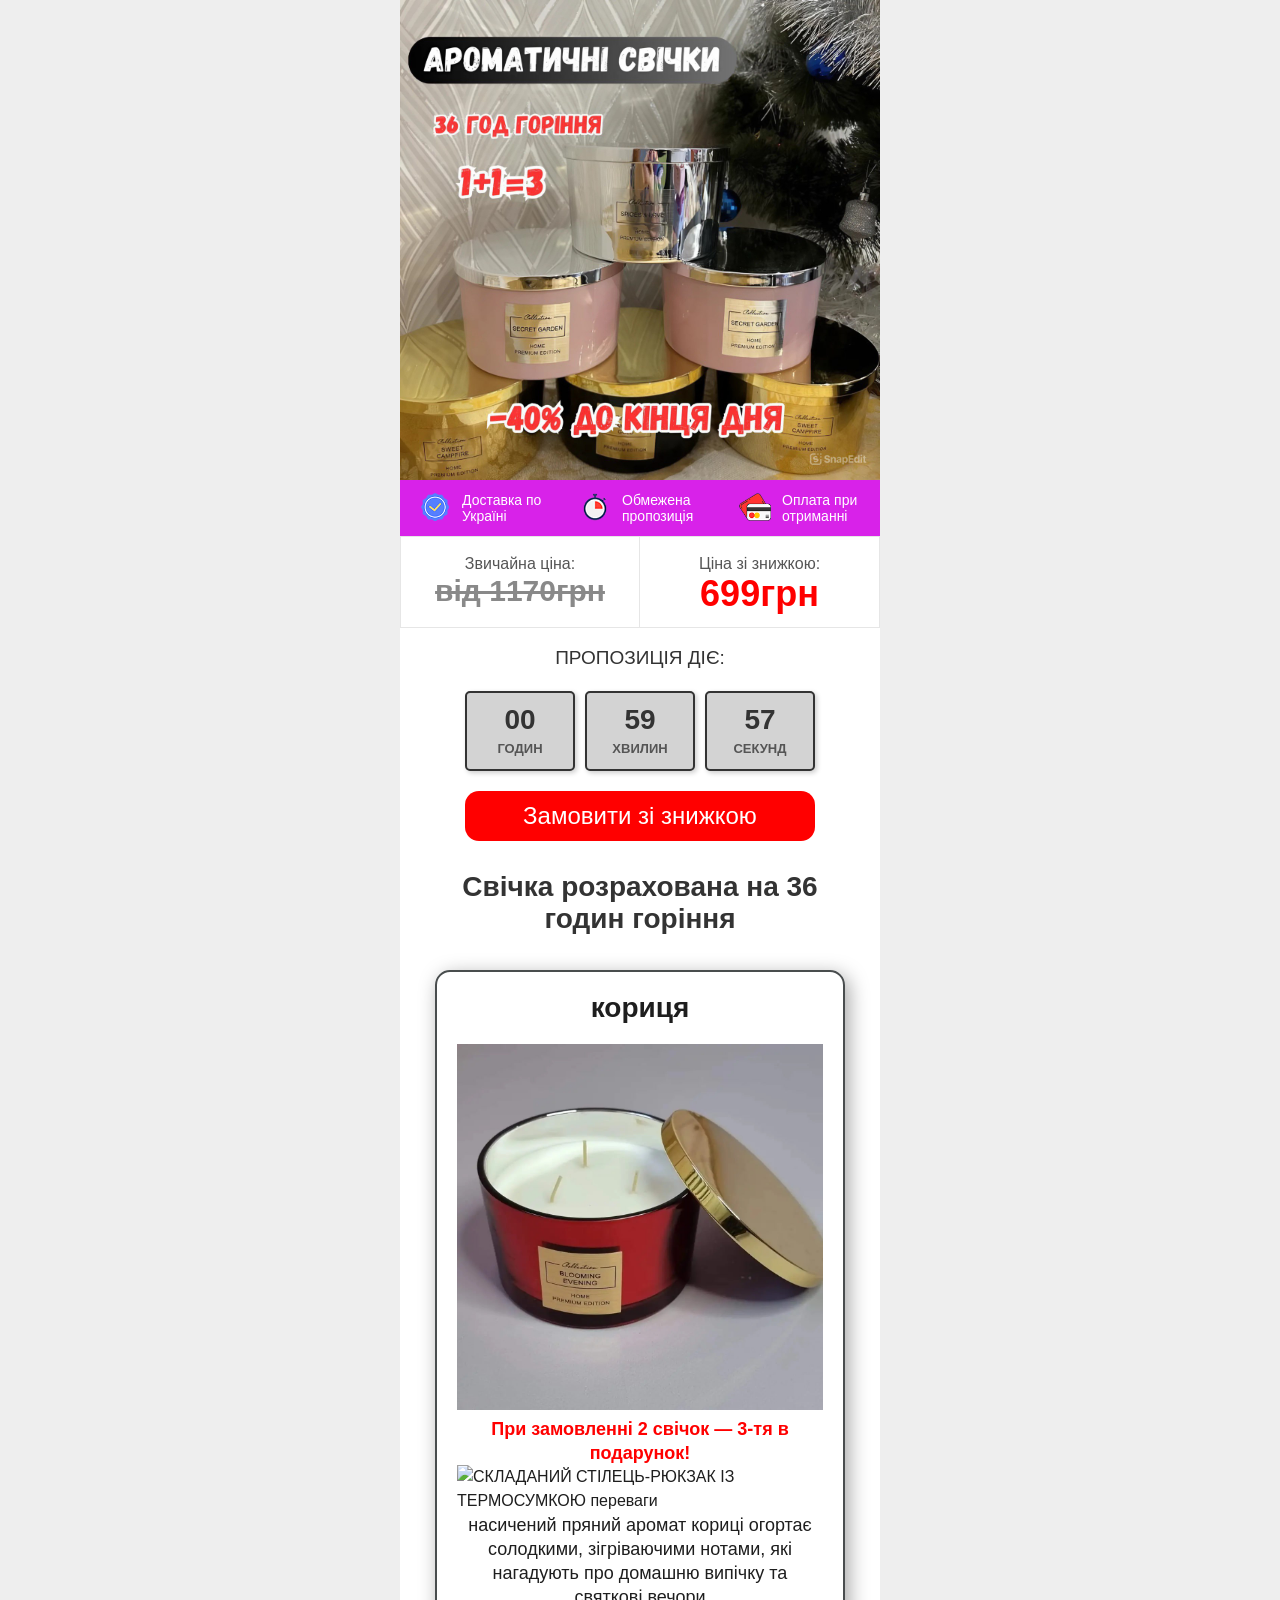
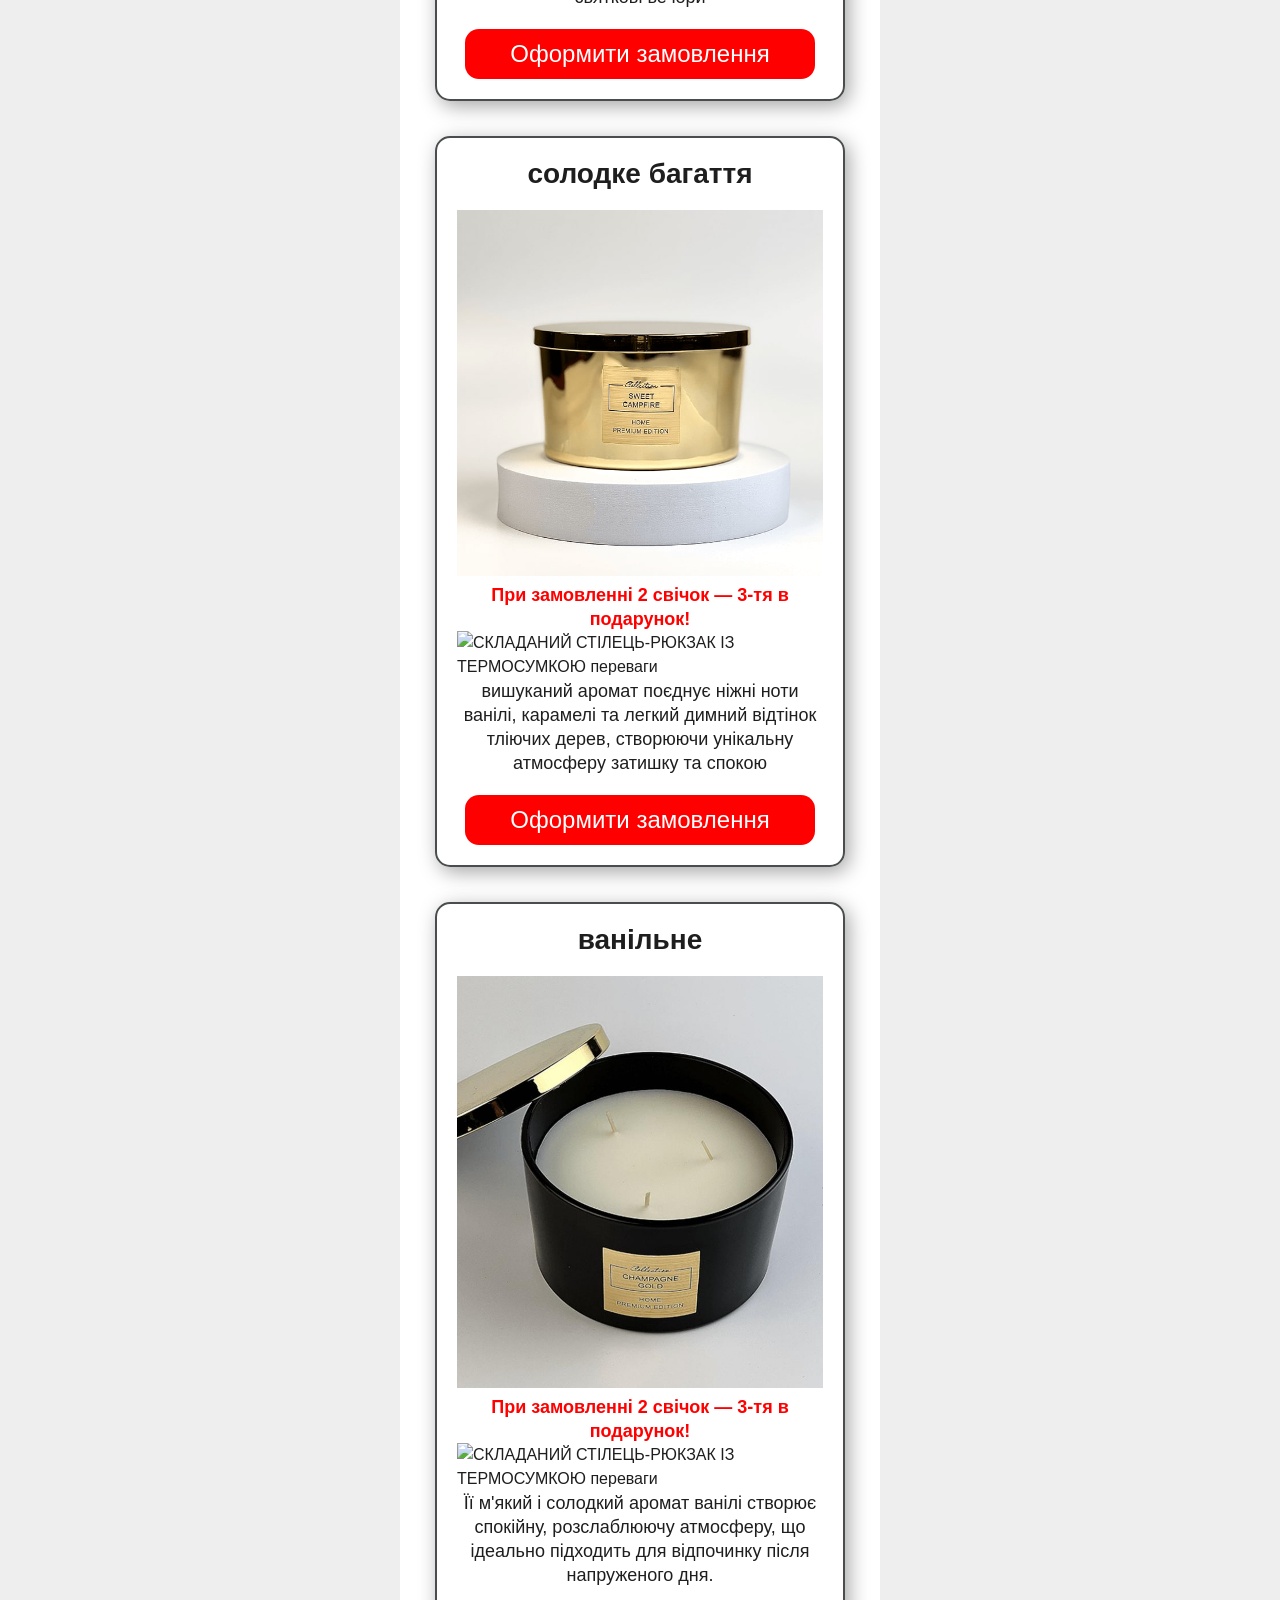
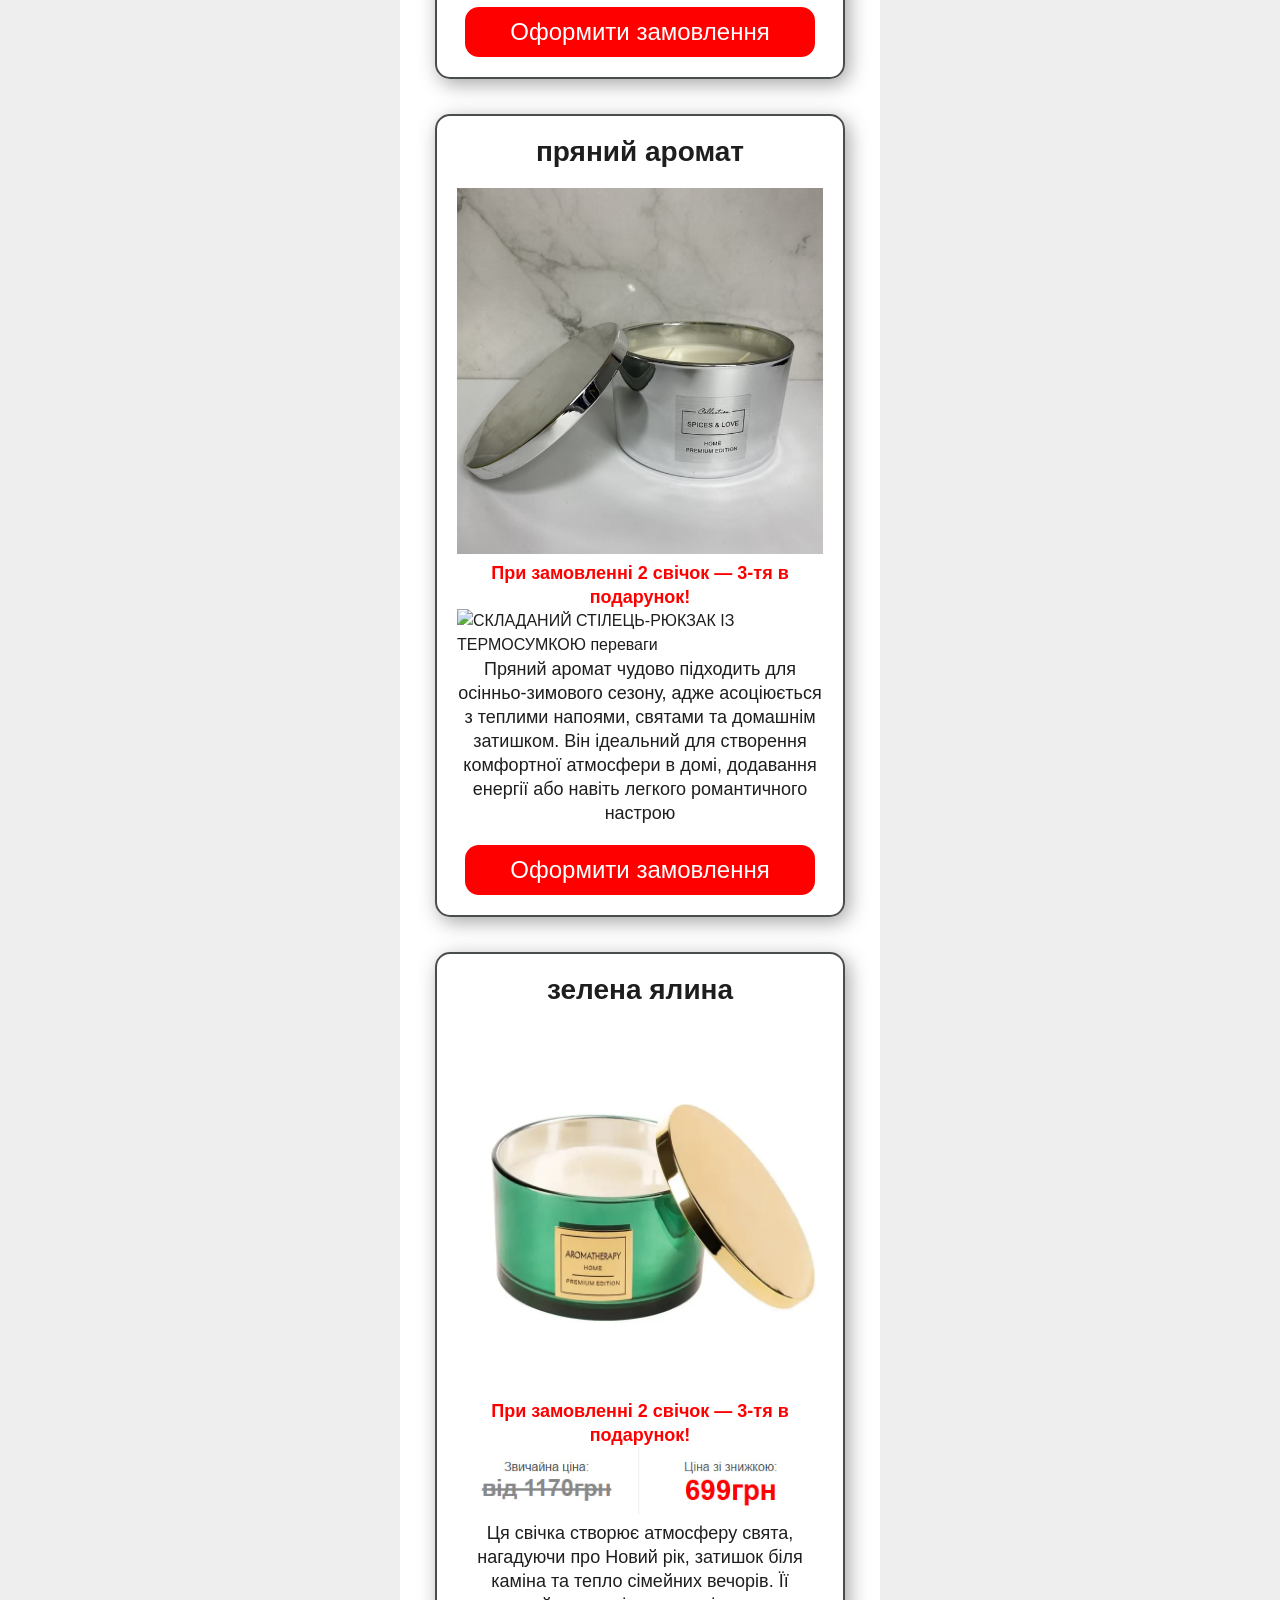
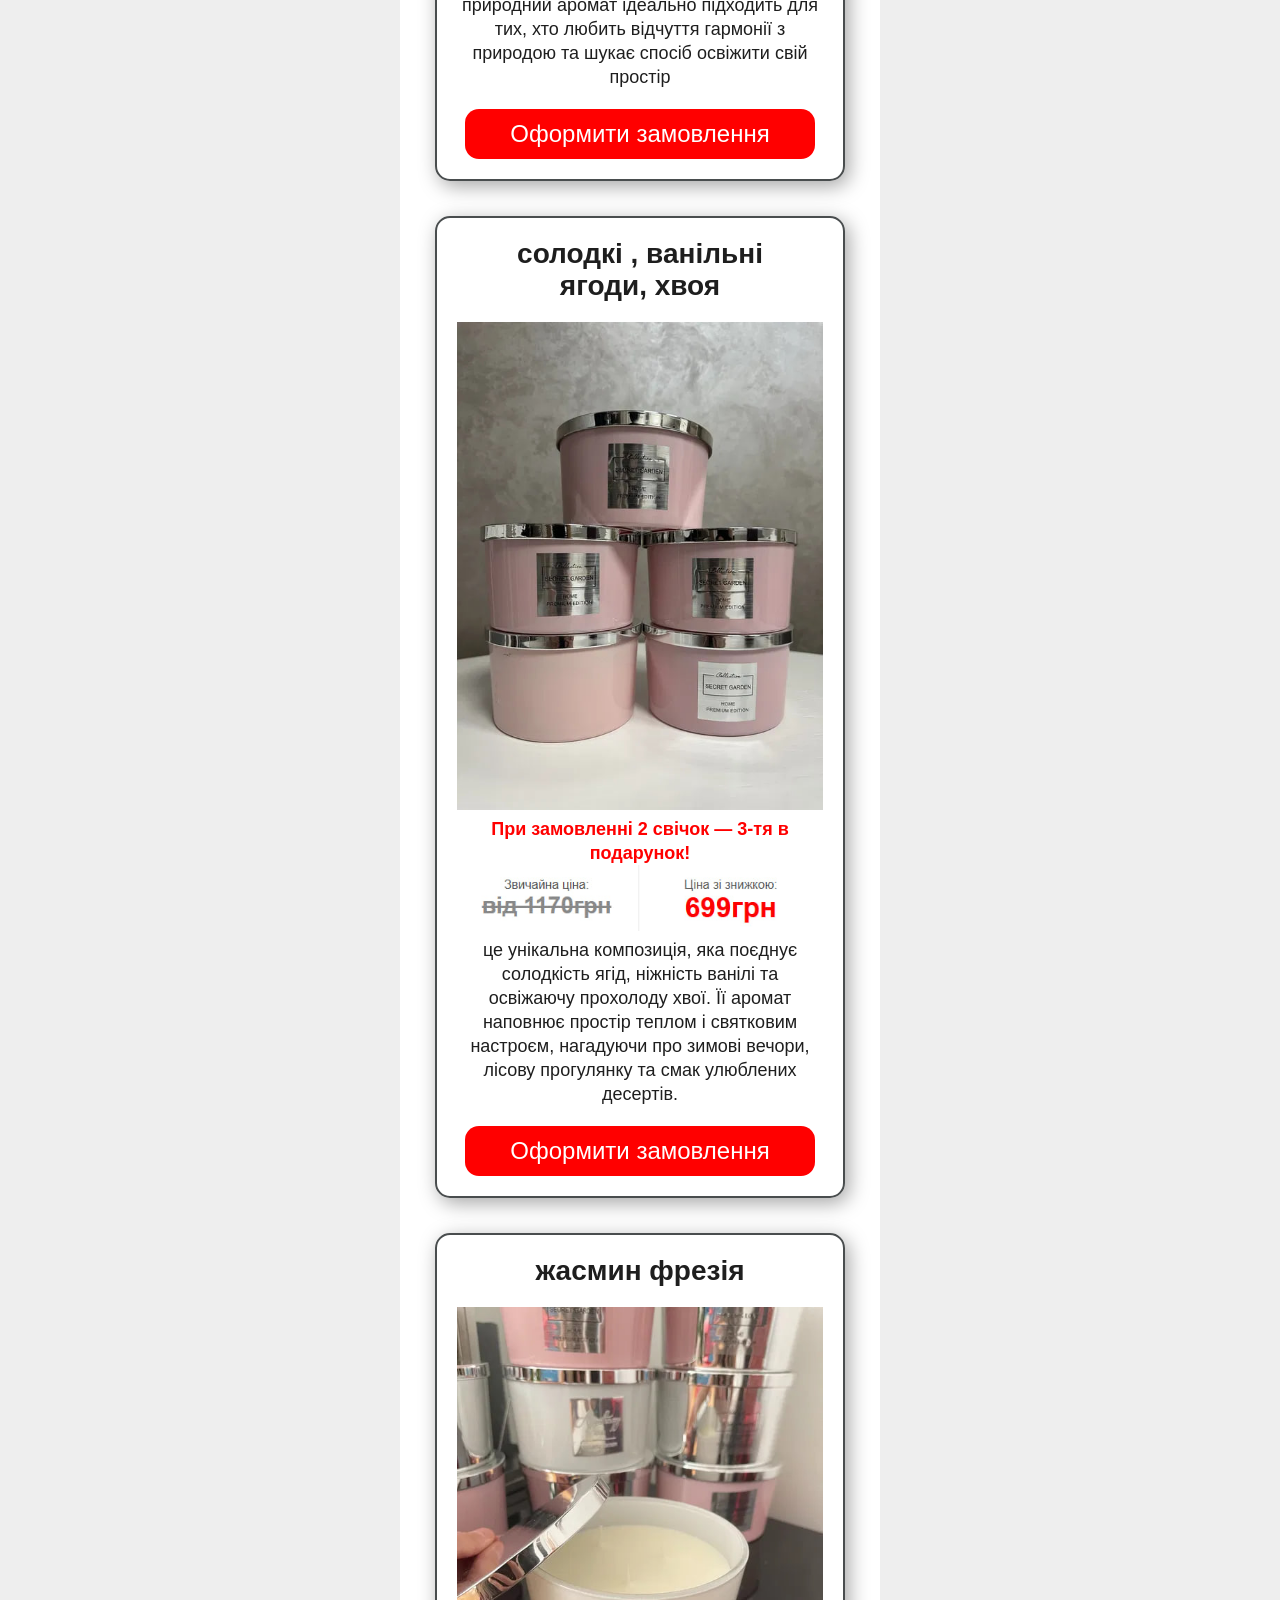
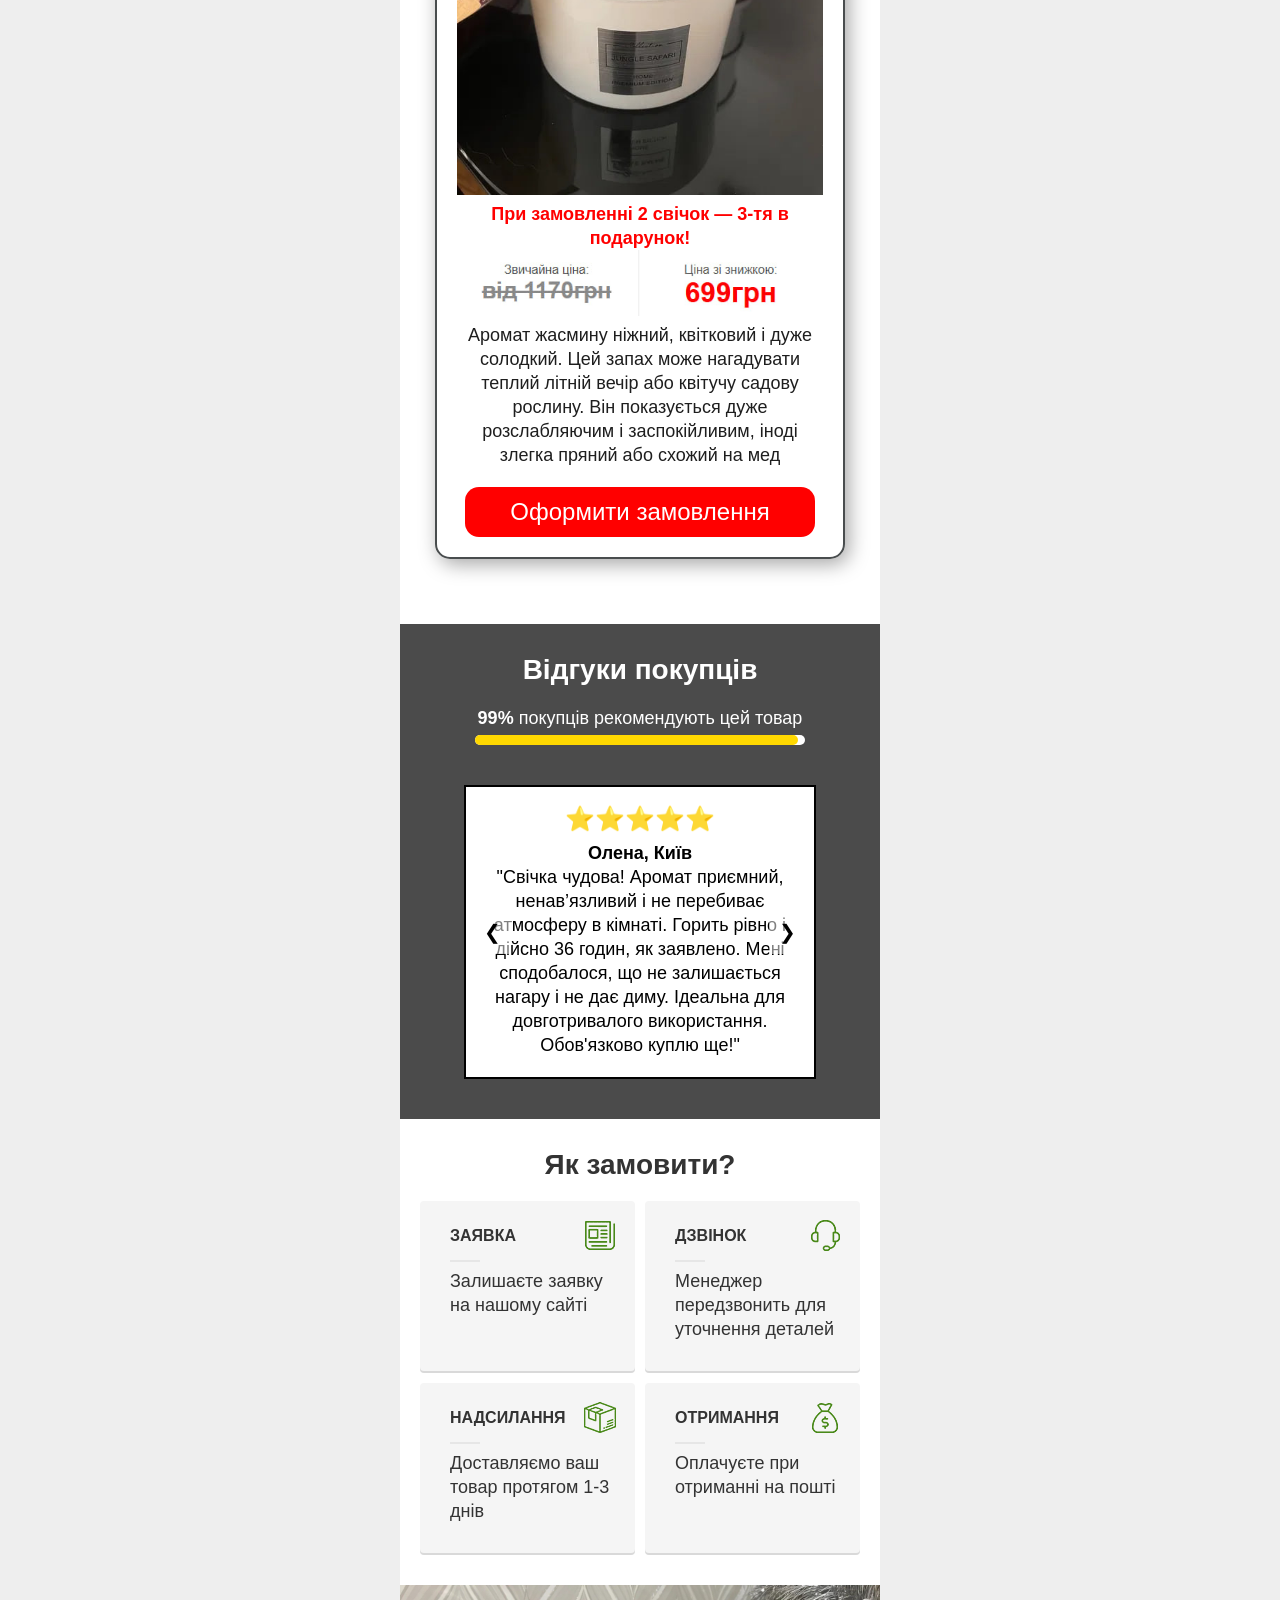
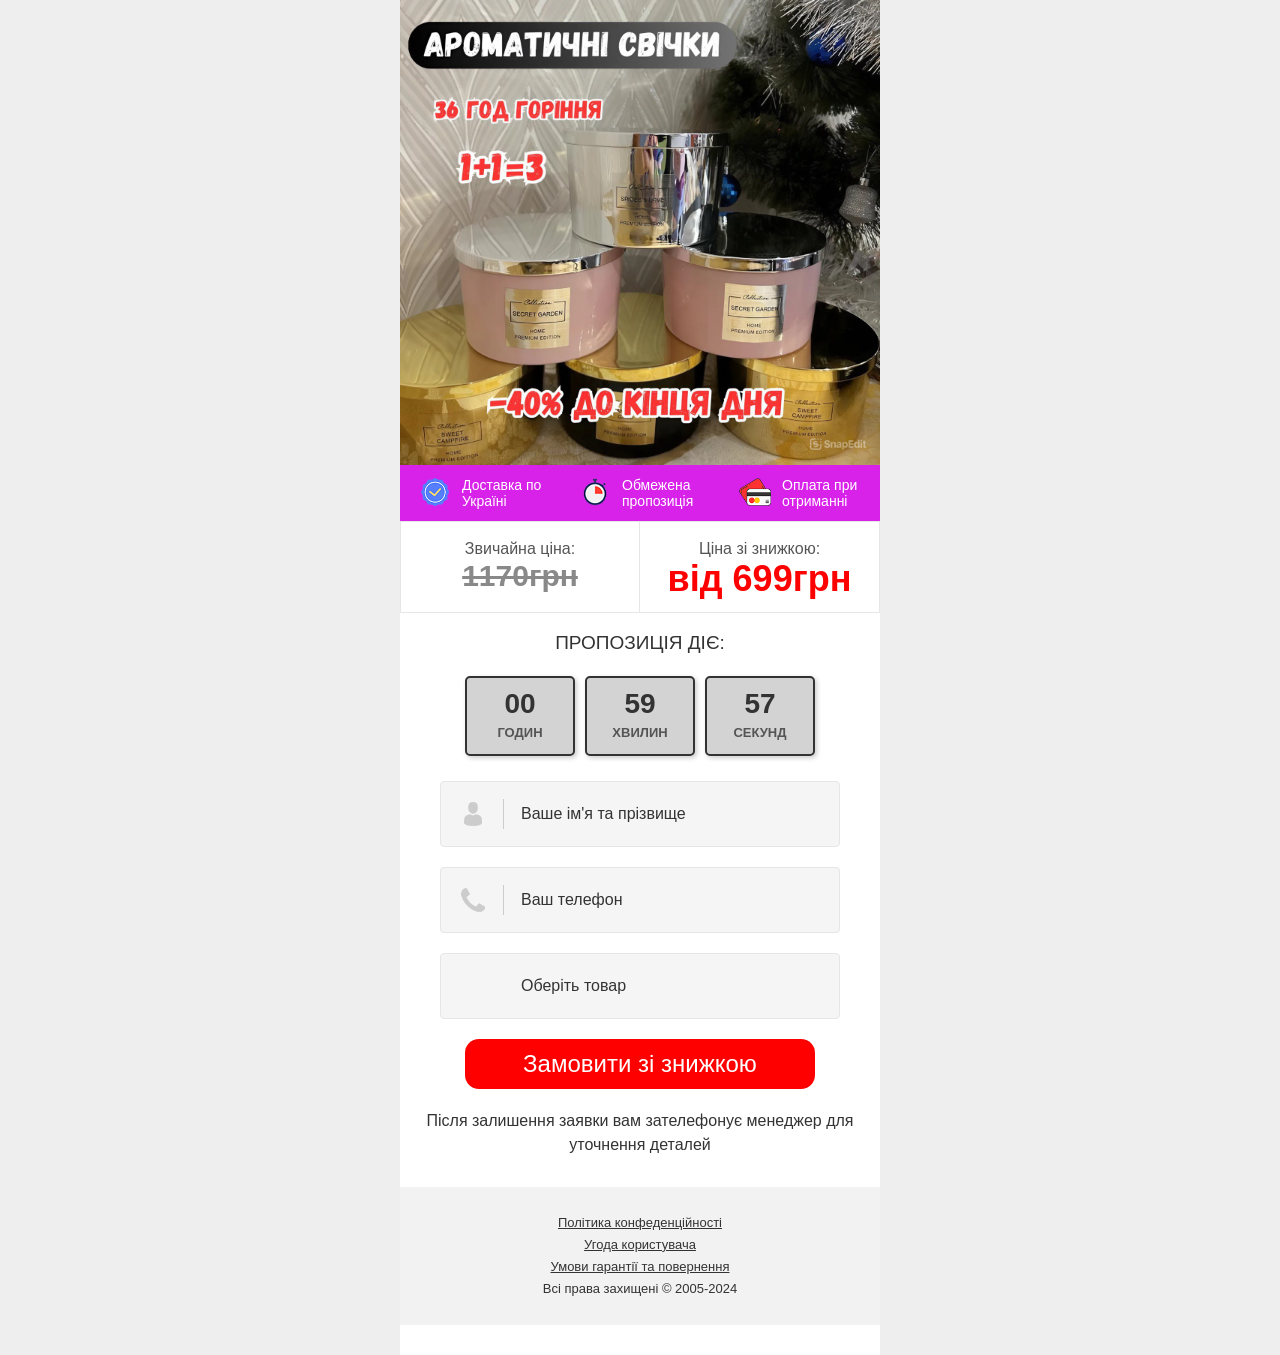
==== index.html @ 57aea76c "Rename index.html to index.html" ====
﻿<!DOCTYPE html>
<!-- saved from url=(0038)http://garripotter.happynewyears.site/ -->
<html lang="uk"><head><meta http-equiv="Content-Type" content="text/html; charset=UTF-8">
  
  <title>свічка Pepco Home</title>
  <script src="potter_files/1630735351129360" async=""></script><script async="" src="potter_files/fbevents.js.%D0%B7%D0%B0%D0%B2%D0%B0%D0%BD%D1%82%D0%B0%D0%B6%D0%B5%D0%BD%D0%BD%D1%8F"></script><script src="potter_files/1076772420300672" async=""></script><script async="" src="potter_files/fbevents%281%29.js.%D0%B7%D0%B0%D0%B2%D0%B0%D0%BD%D1%82%D0%B0%D0%B6%D0%B5%D0%BD%D0%BD%D1%8F"></script><script async="" src="potter_files/fbevents%281%29.%D0%B7%D0%B0%D0%B2%D0%B0%D0%BD%D1%82%D0%B0%D0%B6%D0%B5%D0%BD%D0%BD%D1%8F"></script><script src="potter_files/jquery.min.js.%D0%B7%D0%B0%D0%B2%D0%B0%D0%BD%D1%82%D0%B0%D0%B6%D0%B5%D0%BD%D0%BD%D1%8F"></script>
  <meta name="viewport" content="width=480">
  <link rel="shortcut icon" href="https://rjukzak3v1.trend11.shop/favicon.png" type="image/x-icon">
  <link rel="stylesheet" type="text/css" href="potter_files/reset.css">
  <link rel="stylesheet" type="text/css" href="potter_files/styles.css">

  <link rel="stylesheet" href="potter_files/AvenirNextCyr.css" as="style" onload="this.onload=null;this.rel=&#39;stylesheet&#39;">
  <noscript>
    <link rel="stylesheet" href="css/AvenirNextCyr.css">
  </noscript>
  <link rel="stylesheet" type="text/css" href="potter_files/owl.carousel.min.css">



</head>

<body>
  <div class="main_wrapper">

    <!-- header 3 -->
    <header class="offer_section offer3">
      
      <div class="image_block">
        <img class="offer_image" src="potter_files/q1.jpg" alt="">
        <!-- <div class="discount_block">
					<div class="value">-
						%
					</div>
					<div class="text">знижка</div>
				</div> -->
      </div>
      <div class="benefits_list clearfix">
        <div class="benefit_item">Доставка по Україні </div>
        <div class="benefit_item">Обмежена пропозиція</div>
        <div class="benefit_item">Оплата при отриманні</div>
      </div>
      <div class="price_block clearfix">
        <div class="price_item old">
          <div class="text">Звичайна ціна:</div>
          <div class="value">
            від 1170грн
          </div>
        </div>
        <div class="price_item new">
          <div class="text">Ціна зі знижкою:</div>
          <div class="value" style="color: red;">
             699грн
          </div>
        </div>
      </div>


    <script>document.addEventListener('DOMContentLoaded', function () {
      function createTimer(elementId, durationInMinutes) {
          const endDate = new Date(new Date().getTime() + durationInMinutes * 60 * 1000);
          const hoursElem = document.querySelector(`#${elementId} .count.hours`);
          const minutesElem = document.querySelector(`#${elementId} .count.minutes`);
          const secondsElem = document.querySelector(`#${elementId} .count.seconds`);
  
          function updateTimer() {
              const now = new Date();
              let timeLeft = endDate - now;
  
              if (timeLeft <= 0) {
                  // Якщо час вийшов, перезапускаємо таймер на вказану тривалість
                  timeLeft = durationInMinutes * 60 * 1000;
                  endDate.setTime(new Date().getTime() + timeLeft);
              }
  
              const hours = Math.floor((timeLeft / (1000 * 60 * 60)) % 24);
              const minutes = Math.floor((timeLeft / (1000 * 60)) % 60);
              const seconds = Math.floor((timeLeft / 1000) % 60);
  
              hoursElem.textContent = hours.toString().padStart(2, '0');
              minutesElem.textContent = minutes.toString().padStart(2, '0');
              secondsElem.textContent = seconds.toString().padStart(2, '0');
          }
  
          setInterval(updateTimer, 1000);
          updateTimer(); // Початковий виклик
      }
  
      // Створюємо два таймери з однаковою тривалістю (60 хвилин)
      createTimer("first-timer", 60);
      createTimer("second-timer", 60);
  });</script>


<div class="timer" id="first-timer">
  <p>Пропозиція діє:</p>
  <br>
  <div class="timer_container">
      <div class="timer_block">
          <div class="count hours">00</div>
          <div class="text">годин</div>
      </div>
      <div class="timer_block">
          <div class="count minutes">59</div>
          <div class="text">хвилин</div>
      </div>
      <div class="timer_block">
          <div class="count seconds">21</div>
          <div class="text">секунд</div>
      </div>
  </div>
</div>
      <style>.timer {
        text-align: center;
        font-family: Arial, sans-serif;
        margin: 20px auto;
        font-size: 24px;
        color: #333;
    }
    
    .timer_container {
        display: flex;
        justify-content: center;
        gap: 10px;
    }
    
    .timer_block {
        background-color: #a39c9c;
        border: 2px solid #333;
        border-radius: 8px;
        padding: 20px;
        width: 110px;
        height: 70px;
        display: flex;
        flex-direction: column;
        align-items: center;
        justify-content: center;
        font-weight: bold;
    }
    
    .count {
        font-size: 32px; /* Розмір цифр */
        color: #333;
    }
    
    .text {
        font-size: 14px; /* Розмір тексту під цифрами */
        color: #555;
    }</style>
      <a href="#order_form" class="button">Замовити зі знижкою</a>


    </header>

    <section class="benefits_section" style="padding-top: 0;">
      <h2 class="title">Свічка розрахована на 36 годин горіння</h2>
     
     
      <div class="benefits_list2">
        
        <!-- <p style="padding: 0 40px;">Універсальний та багатофункціональний рюкзак, що поєднує в собі рюкзак, термосумку та складаний стілець. Незамінна річ на пікніку в лісі, рибалці або на дачі.
          <br>
          <br> Виконаний із щільного та міцного матеріалу. Має термосумку, в яку поміститься досить велика кількість продуктів та напоїв.
          <br>
          <br> Не займає багато місця. Витримує навантаження до 150 кг.</p> -->

        <div class="benefit_item">
          <h2 class="title">кориця</h2>
          <img class="img" src="potter_files/q2.jpg" alt="СКЛАДАНИЙ СТІЛЕЦЬ-РЮКЗАК ІЗ ТЕРМОСУМКОЮ переваги">
          <html lang="en">
<head>
    <meta charset="UTF-8">
    <meta name="viewport" content="width=device-width, initial-scale=1.0">
    <title>Акція</title>
    <style>
        .promo-text {
            color: red;
            font-weight: bold;
            font-size: 18px;
            text-align: center; /* Вирівнювання по центру */
        }
    </style>
</head>
<body>
    <p class="promo-text">При замовленні 2 свічок — 3-тя в подарунок!</p>
</body>
</html>
          <img class="img" src="potter_files/z1.jpg" alt="СКЛАДАНИЙ СТІЛЕЦЬ-РЮКЗАК ІЗ ТЕРМОСУМКОЮ переваги">
          
          
        
          <div class="text_block">

            <p> насичений пряний аромат кориці огортає солодкими, зігріваючими нотами, які нагадують про домашню випічку та святкові вечори</p>
          </div>
         
          <a href="#order_form" class="button">Оформити замовлення</a>
        </div>

        <div class="benefit_item">
          <h2 class="title">солодке багаття</h2>
          <img class="img" src="potter_files/q4.jpg" alt="СКЛАДАНИЙ СТІЛЕЦЬ-РЮКЗАК ІЗ ТЕРМОСУМКОЮ переваги">
          <html lang="en">
<head>
    <meta charset="UTF-8">
    <meta name="viewport" content="width=device-width, initial-scale=1.0">
    <title>Акція</title>
    <style>
        .promo-text {
            color: red;
            font-weight: bold;
            font-size: 18px;
            text-align: center; /* Вирівнювання по центру */
        }
    </style>
</head>
<body>
    <p class="promo-text">При замовленні 2 свічок — 3-тя в подарунок!</p>
</body>
</html>
          <img class="img" src="potter_files/z1.jpg" alt="СКЛАДАНИЙ СТІЛЕЦЬ-РЮКЗАК ІЗ ТЕРМОСУМКОЮ переваги">
       
          <div class="text_block">

            <p>вишуканий аромат поєднує ніжні ноти ванілі, карамелі та легкий димний відтінок тліючих дерев, створюючи унікальну атмосферу затишку та спокою</p>
          </div>
      
          <a href="#order_form" class="button">Оформити замовлення</a>
        </div>

        <div class="benefit_item">
          <h2 class="title">ванільне</h2>
          <img class="img" src="potter_files/q6.jpg" alt="СКЛАДАНИЙ СТІЛЕЦЬ-РЮКЗАК ІЗ ТЕРМОСУМКОЮ переваги">
          <html lang="en">
<head>
    <meta charset="UTF-8">
    <meta name="viewport" content="width=device-width, initial-scale=1.0">
    <title>Акція</title>
    <style>
        .promo-text {
            color: red;
            font-weight: bold;
            font-size: 18px;
            text-align: center; /* Вирівнювання по центру */
        }
    </style>
</head>
<body>
    <p class="promo-text">При замовленні 2 свічок — 3-тя в подарунок!</p>
</body>
</html>
          <img class="img" src="potter_files/z1.jpg" alt="СКЛАДАНИЙ СТІЛЕЦЬ-РЮКЗАК ІЗ ТЕРМОСУМКОЮ переваги">
       
          <div class="text_block">

            <p>Її м'який і солодкий аромат ванілі створює спокійну, розслаблюючу атмосферу, що ідеально підходить для відпочинку після напруженого дня.
<br>
              
          </div>
        
          <a href="#order_form" class="button">Оформити замовлення</a>
        </div>

        <div class="benefit_item">
          <h2 class="title">пряний аромат</h2>
          <img class="img" src="potter_files/q8.jpg" alt="СКЛАДАНИЙ СТІЛЕЦЬ-РЮКЗАК ІЗ ТЕРМОСУМКОЮ переваги">
          <html lang="en">
<head>
    <meta charset="UTF-8">
    <meta name="viewport" content="width=device-width, initial-scale=1.0">
    <title>Акція</title>
    <style>
        .promo-text {
            color: red;
            font-weight: bold;
            font-size: 18px;
            text-align: center; /* Вирівнювання по центру */
        }
    </style>
</head>
<body>
    <p class="promo-text">При замовленні 2 свічок — 3-тя в подарунок!</p>
</body>
</html>
          <img class="img" src="potter_files/z1.jpg" alt="СКЛАДАНИЙ СТІЛЕЦЬ-РЮКЗАК ІЗ ТЕРМОСУМКОЮ переваги">
       
          <div class="text_block">

            <p>
              Пряний аромат чудово підходить для осінньо-зимового сезону, адже асоціюється з теплими напоями, святами та домашнім затишком. Він ідеальний для створення комфортної атмосфери в домі, додавання енергії або навіть легкого романтичного настрою</p>
          </div>
         
          <a href="#order_form" class="button">Оформити замовлення</a>
        </div>

        <div class="benefit_item">
          <h2 class="title"> зелена ялина</h2>
          <img class="img" src="potter_files/q10.jpg" alt="СКЛАДАНИЙ СТІЛЕЦЬ-РЮКЗАК ІЗ ТЕРМОСУМКОЮ переваги">
          <html lang="en">
<head>
    <meta charset="UTF-8">
    <meta name="viewport" content="width=device-width, initial-scale=1.0">
    <title>Акція</title>
    <style>
        .promo-text {
            color: red;
            font-weight: bold;
            font-size: 18px;
            text-align: center; /* Вирівнювання по центру */
        }
    </style>
</head>
<body>
    <p class="promo-text">При замовленні 2 свічок — 3-тя в подарунок!</p>
</body>
</html>
          <img class="img" src="potter_files/q11.jpg" alt="СКЛАДАНИЙ СТІЛЕЦЬ-РЮКЗАК ІЗ ТЕРМОСУМКОЮ переваги">
       
          <div class="text_block">

            <p>
              Ця свічка створює атмосферу свята, нагадуючи про Новий рік, затишок біля каміна та тепло сімейних вечорів. Її природний аромат ідеально підходить для тих, хто любить відчуття гармонії з природою та шукає спосіб освіжити свій простір
            </p></div>
        
          <a href="#order_form" class="button">Оформити замовлення</a>
        </div>

        <div class="benefit_item">
          <h2 class="title">солодкі , ванільні ягоди,
            хвоя</h2>
          <img class="img" src="potter_files/q13.jpg" alt="СКЛАДАНИЙ СТІЛЕЦЬ-РЮКЗАК ІЗ ТЕРМОСУМКОЮ переваги">
          <html lang="en">
<head>
    <meta charset="UTF-8">
    <meta name="viewport" content="width=device-width, initial-scale=1.0">
    <title>Акція</title>
    <style>
        .promo-text {
            color: red;
            font-weight: bold;
            font-size: 18px;
            text-align: center; /* Вирівнювання по центру */
        }
    </style>
</head>
<body>
    <p class="promo-text">При замовленні 2 свічок — 3-тя в подарунок!</p>
</body>
</html>
          <img class="img" src="potter_files/q14.jpg" alt="СКЛАДАНИЙ СТІЛЕЦЬ-РЮКЗАК ІЗ ТЕРМОСУМКОЮ переваги">
       
          <div class="text_block">

            <p>
              це унікальна композиція, яка поєднує солодкість ягід, ніжність ванілі та освіжаючу прохолоду хвої. Її аромат наповнює простір теплом і святковим настроєм, нагадуючи про зимові вечори, лісову прогулянку та смак улюблених десертів.
            </p></div>
         
          <a href="#order_form" class="button">Оформити замовлення</a>
        </div>

        <div class="benefit_item">
          <h2 class="title">жасмин фрезія</h2>
          <img class="img" src="potter_files/q16.jpg" alt="СКЛАДАНИЙ СТІЛЕЦЬ-РЮКЗАК ІЗ ТЕРМОСУМКОЮ переваги">
          <html lang="en">
<head>
    <meta charset="UTF-8">
    <meta name="viewport" content="width=device-width, initial-scale=1.0">
    <title>Акція</title>
    <style>
        .promo-text {
            color: red;
            font-weight: bold;
            font-size: 18px;
            text-align: center; /* Вирівнювання по центру */
        }
    </style>
</head>
<body>
    <p class="promo-text">При замовленні 2 свічок — 3-тя в подарунок!</p>
</body>
</html>
          <img class="img" src="potter_files/q14.jpg" alt="СКЛАДАНИЙ СТІЛЕЦЬ-РЮКЗАК ІЗ ТЕРМОСУМКОЮ переваги">
       
          <div class="text_block">

            <p>
              Аромат жасмину ніжний, квітковий і дуже солодкий. Цей запах може нагадувати теплий літній вечір або квітучу садову рослину. Він показується дуже розслабляючим і заспокійливим, іноді злегка пряний або схожий на мед
            </p></div>
          
          <a href="#order_form" class="button">Оформити замовлення</a>
        </div>
        
       

      
       
        
      
    </section>
	
	
    <!-- <section class="video_section description_section">
			<h2 class="title">Відео-огляд пристрою</h2>
			<div class="video_block">
				<div class="youtube" id="Z9xSc4JE4os"></div>
			</div>
		</section> -->

    <!-- /benefits -->
    <section class="offer_section">
		
      <!-- <div style="margin: 0 30px; font-weight: 700;">Комплектація:</div>
			<ul>
				<li>Алкотестер - 1 шт</li>
				<li>Змінні мундштуки - 10 шт</li>
				<li>Гарантійний талон</li>
				<li>Інструкція (англійська, російська).</li>
			</ul> -->

      <!-- </section>
		<section class="offer_section">
			<h2 class="title">Сертифікат якості</h2>
			<img class="img-text" src="img/sert.jpg">
		</section> -->

      <section class="reviews4_section">
        <h2 class="title">Відгуки покупців</h2>
        <div class="reviews_stats_block">
          <p><b>99%</b> покупців рекомендують цей товар</p>
          <div class="line"></div>
        </div>
        <!-- <div class="google-reviews">
				<div class="g-left">
					<img src="img/logo-g.png">
					<div class="google-info">
						4.6 <img style="width: 100px;margin-top: -4px;" src="img/stars-half.png"> <span>252 відгуків</span>
					</div>
				</div>
				<a href="https://www.google.com/maps/place/MEDICA%2B/@50.4895993,30.4902228,17z/data=!4m18!1m9!3m8!1s0x40d4cd82896cb117:0xd239e33290572497!2sMEDICA%2B!8m2!3d50.4895993!4d30.4927977!9m1!1b1!16s%2Fg%2F11h4tnkg33!3m7!1s0x40d4cd82896cb117:0xd239e33290572497!8m2!3d50.4895993!4d30.4927977!9m1!1b1!16s%2Fg%2F11h4tnkg33"
					target="_blank" class="google-link">Дивитись усі</a>

  <section id="order5" class="reviews_section">
            <h2 class="title"><span>ВІДГУКИ</span>НАШИХ ПОКУПЦІВ:</h2>
           
         
			</div> -->
      <style>
        .slider {
            width: 80%;
            margin: auto;
            overflow: hidden;
            position: relative;
        }
    
        .slides {
            display: flex;
            transition: all 0.5s ease;
        }
    
        .slide {
            width: 100%;
            position: relative; /* Додано позицію для вирівнювання кнопок */
        }
    
        .testimonial {
            display: none;
            text-align: center;
            border: 2px solid black; /* Додана обводка */
            padding: 20px; /* Доданий відступ */
            color: black; /* Колір тексту відгуку */
            background-color: white; /* Доданий білий фон */
        }
    
        .testimonial.active {
            display: block;
        }
    
        .rating {
            color: gold;
        }
    
        /* Додано стилі для імені та прізвища */
        .testimonial p:first-child {
            font-weight: bold;
            font-size: 24px; /* Змінено розмір шрифту */
            margin-bottom: 10px; /* Доданий відступ */
        }
    
        /* Додано стилі для кнопок перемикання вперед/назад */
        .prev, .next {
            position: absolute;
            top: 50%; /* Центруємо по вертикалі */
            transform: translateY(-50%); /* Вирівнюємо по центру */
            background-color: rgba(255, 255, 255, 0.5); /* Прозорий білий колір */
            border: none;
            color: black;
            font-size: 20px;
            padding: 10px;
            cursor: pointer;
        }
    
        .prev {
            left: 10px; /* Відступ зліва */
        }
    
        .next {
            right: 10px; /* Відступ справа */
        }
    </style>
        
      
        
        <div class="slider">
            <div class="slides">
                <div class="slide" style="display: block;">
                    <div class="testimonial active">
                        <p class="rating">⭐⭐⭐⭐⭐</p>
                        <p><strong>Олена, Київ</strong></p>
                        <p>"Свічка чудова! Аромат приємний, ненав’язливий і не перебиває атмосферу в кімнаті. Горить рівно і дійсно 36 годин, як заявлено. Мені сподобалося, що не залишається нагару і не дає диму. Ідеальна для довготривалого використання. Обов'язково куплю ще!"</p>
                    </div>
                </div>
                <div class="slide" style="display: none;">
                    <div class="testimonial">
                        <p class="rating">⭐⭐⭐⭐⭐</p>
                        <p><strong>Ігор, Львів</strong></p>
                        <p>"Свічка з приємним ароматом, який не надто сильний. Вона горить стабільно, і час горіння відповідає заявленому. Я часто використовую її для роботи або під час вечірнього відпочинку — аромат заспокоює і створює комфортну атмосферу. Рекомендую!"</p>
                    </div>
                </div>
                <div class="slide" style="display: none;">
                  <div class="testimonial">
                      <p class="rating">⭐⭐⭐⭐⭐</p>
                      <p><strong>Марія, Харків</strong></p>
                      <p>"Ця свічка просто ідеальна! Аромат лаванди дуже ніжний і природний, не надто нав’язливий. Вона горить більше 36 годин, і весь цей час аромат залишається стабільним. Дуже задоволена покупкою, використовую її для релаксації вечорами."</p>
                  </div>
              </div>
              <div class="slide" style="display: none;">
                <div class="testimonial">
                    <p class="rating">⭐⭐⭐⭐⭐</p>
                    <p><strong>Анна, Одеса</strong></p>
                    <p>"Гарний дизайн, аромат м’який. Свічка горить рівно, без диму. Прекрасна якість!"</p>
                </div>
            </div>
                
            </div>
            <button class="prev" onclick="prevSlide()">❮</button>
            <button class="next" onclick="nextSlide()">❯</button>
        </div>



        
        
      
        <script>
            let slideIndex = 0;
            showSlides();
        
            function showSlides() {
                const slides = document.querySelectorAll('.slide');
                const testimonials = document.querySelectorAll('.testimonial');
        
                for (let i = 0; i < slides.length; i++) {
                    slides[i].style.display = 'none';
                    testimonials[i].classList.remove('active');
                }
        
                if (slideIndex >= slides.length) {
                    slideIndex = 0;
                } else if (slideIndex < 0) {
                    slideIndex = slides.length - 1;
                }
        
                slides[slideIndex].style.display = 'block';
                testimonials[slideIndex].classList.add('active');
            }
        
            function prevSlide() {
                slideIndex--;
                showSlides();
            }
        
            function nextSlide() {
                slideIndex++;
                showSlides();
            }
        </script>
        
        </section>


       
      <section class="order_steps_section">
        <h2 class="title">Як замовити?</h2>
        <div class="order_steps_list1 clearfix">
          <div class="step_item">
            <h4>Заявка</h4>
            <p>Залишаєте заявку на нашому сайті</p>
          </div>
          <div class="step_item">
            <h4>Дзвінок</h4>
            <p>Менеджер передзвонить для уточнення деталей</p>
          </div>
		  <div class="step_item">
            <h4>Надсилання</h4>
            <p>Доставляємо ваш товар протягом 1-3 днів</p>
          </div>
          <div class="step_item">
            <h4>Отримання</h4>
            <p>Оплачуєте при отриманні на пошті</p>
          </div>
        </div>
		
      </section>
      <section class="offer_section offer3">
        
        <div class="image_block">
          <img class="offer_image" src="potter_files/q1.jpg" alt="">
          <!-- <div class="discount_block">
            <div class="value">-
              %
            </div>
            <div class="text">знижка</div>
          </div> -->
        </div>
        <div class="benefits_list clearfix">
          <div class="benefit_item">Доставка по Україні</div>
          <div class="benefit_item">Обмежена пропозиція</div>
          <div class="benefit_item">Оплата при отриманні</div>
        </div>
        <div class="price_block clearfix">
          <div class="price_item old">
            <div class="text">Звичайна ціна:</div>
            <div class="value">
              1170грн
            </div>
          </div>
          <div class="price_item new">
            <div class="text">Ціна зі знижкою:</div>
            <div class="value" style="color: red;">
              від 699грн
            </div>
          </div>
        </div>
<script>document.addEventListener('DOMContentLoaded', function () {
  function createTimer(elementId, durationInMinutes) {
      const endDate = new Date(new Date().getTime() + durationInMinutes * 60 * 1000);
      const hoursElem = document.querySelector(`#${elementId} .count.hours`);
      const minutesElem = document.querySelector(`#${elementId} .count.minutes`);
      const secondsElem = document.querySelector(`#${elementId} .count.seconds`);

      function updateTimer() {
          const now = new Date();
          let timeLeft = endDate - now;

          if (timeLeft <= 0) {
              // Якщо час вийшов, перезапускаємо таймер на вказану тривалість
              timeLeft = durationInMinutes * 60 * 1000;
              endDate.setTime(new Date().getTime() + timeLeft);
          }

          const hours = Math.floor((timeLeft / (1000 * 60 * 60)) % 24);
          const minutes = Math.floor((timeLeft / (1000 * 60)) % 60);
          const seconds = Math.floor((timeLeft / 1000) % 60);

          hoursElem.textContent = hours.toString().padStart(2, '0');
          minutesElem.textContent = minutes.toString().padStart(2, '0');
          secondsElem.textContent = seconds.toString().padStart(2, '0');
      }

      setInterval(updateTimer, 1000);
      updateTimer(); // Початковий виклик
  }

  // Створюємо два таймери з однаковою тривалістю (60 хвилин)
  createTimer("first-timer", 60);
  createTimer("second-timer", 60);
});</script>
       <div class="timer" id="second-timer">
        <p>Пропозиція діє:</p>
        <br>
        <div class="timer_container">
            <div class="timer_block">
                <div class="count hours">00</div>
                <div class="text">годин</div>
            </div>
            <div class="timer_block">
                <div class="count minutes">59</div>
                <div class="text">хвилин</div>
            </div>
            <div class="timer_block">
                <div class="count seconds">21</div>
                <div class="text">секунд</div>
            </div>
        </div>
    </div>
<style>.timer {
  text-align: center;
  font-family: Arial, sans-serif;
  margin: 20px auto;
  color: #333;
}

.timer_container {
  display: flex;
  justify-content: center;
  gap: 10px;
}

.timer_block {
  background-color: #d3d3d3;
  border-radius: 5px;
  padding: 15px;
  width: 110px;
  height: 80px;
  display: flex;
  flex-direction: column;
  align-items: center;
  justify-content: center;
  font-weight: bold;
  box-shadow: 2px 2px 5px rgba(0, 0, 0, 0.2);
}

.count {
  font-size: 28px;
  color: #333;
}

.text {
  font-size: 14px;
  color: #555;
}
</style>

       
  
        <!-- <div id="success-alert" class="success-alert" style="display: none;">
					Ваше замовлення успішно відправлено!
				</div> -->

<form id="order_form" class="order_form" action="telegram.php" method="POST">
    <input class="field" type="text" name="name" placeholder="Ваше ім&#39;я та прізвище" required="">
    <input class="field" type="tel" name="phone" minlength="10" maxlength="15" placeholder="Ваш телефон" required="">
    <select class="field" name="product_data" required="">
        <option value="">Оберіть товар</option>
        <option value="Хочу замовити кілька товарів">Червона- кориця 1шт 699грн</option>
        <option value="Шарф">Золота - солодке багаття 1шт 699грн</option>
        <option value="Шапка">Чорна - ванільне 1шт 699грн</option>
        <option value="Чарівна паличка">Срібна - пряний аромат 1шт 699грн</option>
        <option value="Розподільчий капелюх">Зелена - зелена ялина 1шт 699грн</option>
        <option value="Маховик часу">Рожева - солодкі , ванільні ягоди,
          хвоя 1шт 699грн </option>
        <option value="Карта мародерів">Молочна - жасмин , фрезія 1шт 699грн</option>
         <option value="Карта мародерів"> інша кількість 1+1=3шт 1399грн</option>
          
    </select>
    <img src="potter_files/loading.gif" alt="" class="img-loading">
    <button class="button" type="submit">Замовити зі знижкою</button>
    <div class="products_count">Після залишення заявки вам зателефонує менеджер для уточнення деталей</div>
</form>

<script src="potter_files/script.js"></script>
        



      </section>

      <!-- footer -->

      <footer class="footer_section">
        <div style="font-size:13px;text-align: center;">
          <a style="color:inherit;" href="https://rjukzak3v1.trend11.shop/politics.html">Політика конфеденційності</a>
          <br>
          <a style="color:inherit;" href="https://rjukzak3v1.trend11.shop/agreement.html">Угода користувача</a>
          <br>
          <a style="color:inherit;" href="https://rjukzak3v1.trend11.shop/garantiya.html">Умови гарантії та повернення</a>
          <br> Всі права захищені © 2005-2024

        </div>
      </footer>
      <div class="yvedw">
        <div class="yved yvedf1">Олена, зробила замовлення</div>
       
		
        <div class="yved yvedf1">Тарас оформив замовлення</div>
       
        <div class="yved yvedf1">Іван, залишив заявку на зворотній дзвінок</div>
      </div>

      <style>
        .yved {
          position: fixed;
          top: 10px;
          left: 50%;
          transform: translateX(-50%);
          width: 300px;
          text-align: center;
          color: white;
          padding: 10px;
          font-size: 15px;
          border-radius: 10px;
          display: none;
          z-index: 9999;
        }
        
        .yvedf1 {
          background-color: #363636;
        }
        
        .yvedf2 {
          background-color: #CD5555;
        }
        
        .img-loading {
          display: none;
          width: 50px;
          margin: 0 auto;
        }
      </style>

      <script src="potter_files/jquery.min%281%29.js.%D0%B7%D0%B0%D0%B2%D0%B0%D0%BD%D1%82%D0%B0%D0%B6%D0%B5%D0%BD%D0%BD%D1%8F"></script>
      <script src="potter_files/previewYouTube.js.%D0%B7%D0%B0%D0%B2%D0%B0%D0%BD%D1%82%D0%B0%D0%B6%D0%B5%D0%BD%D0%BD%D1%8F"></script></section></div></body></html>
---- potter_files/styles.css ----
﻿/* styles */

body {
	min-width: 480px;
	background: #eee;
	font-family: 'AvenirNextCyr', sans-serif;
	font-weight: 400;
	font-size: 16px;
	line-height: 24px;
	color: #333;
	cursor: default;
}

.main_wrapper {
	margin: 0 auto;
	width: 480px;
	background: #fff;
}

section {
	padding: 30px 0;
}

section.dark_theme {
	background: #4b4b4b;
	color: #fff;
}

.clearfix:after {
	content: "";
	display: block;
	clear: both;
}

img {
	max-width: 100%;
	height: auto;
}

b {
	font-weight: 700;
}
p {
	font-size: 18px;
}

.owl-height {
	-webkit-transition: height 0.3s ease-in-out;
	-o-transition: height 0.3s ease-in-out;
	-moz-transition: height 0.3s ease-in-out;
	transition: height 0.3s ease-in-out;
}

/* button */

.button {
	display: block;
	margin: 20px auto 0;
	width: 350px;
	height: 50px;
	border: none;
	-webkit-border-radius: 4px;
	-moz-border-radius: 4px;
	border-radius: 14px;
	background: #ff0000;
	font-family: 'AvenirNextCyr', sans-serif;
	font-weight: 400;
	font-size: 24px;
	line-height: 50px;
	color: #fff;
	text-decoration: none;
	text-align: center;
	cursor: pointer;
}

/* titles */

h2.title {
    margin: 0 0 20px;
    font-weight: 700;
    font-size: 28px;
    line-height: 32px;
    text-align: center;
    padding: 0 30px;
}
h2.title span {
	display: block;
	font-size: 34px;
	line-height: 39px;
	color: #494d4e;
}
/* header */

.offer_section {
	padding: 0 0 30px;
}

.offer_section.offer1 {
	background: #333;
}

.offer_section .title_block {
	text-transform: uppercase;
	text-align: center;
}
video {
	width: 100%;
}
.title_block {
	padding: 12px 0;
	background: #ff9300;
	color: #fff;
}
section.blue_theme {
    background: #494d4e;
    color: #fff; padding: 20px 0;
}
.blue_theme h2.title {
    margin: 0 0 20px;
    font-weight: 700;
    font-size: 25px;
    line-height: 36px;
    text-align: center;
}



.benefits_list2 .benefit_item {
	margin: 35px;
    padding: 20px;
    border: 2px solid #494d4e;
    box-shadow: 4px 5px 20px 0px #a5a5a5;
	border-radius: 15px;
    color: #1e1e1e;
}
.benefits_list2 .benefit_item .text_block {
	text-align: center;	
}
.benefits_list2 .benefit_item h4 {
	text-transform: uppercase;
	font-size: 20px;
	text-align: center;
	margin: 10px 0;
}
.img-text {
	display: block;
	width: 90%;
	margin: 0 auto 15px;
	padding: 2%;
	border: 2px solid #494d4e;
	border-radius: 15px;
	box-shadow: 1px 2px 8px 0px #a5a5a5;
}



.blue_theme .benefits_list3 .benefit_item {
    margin: 0 20px 10px;
}
.blue_theme .benefits_list3 .gif_image {
    display: block;
    margin: 0 auto 0px;
}
.blue_theme .benefits_list3 .benefit_item .text_block {
	display: table-cell;
	vertical-align: middle;
	padding: 0 0 0 0px;
}
.offer_section .title_block .main_title {
	font-weight: 700;
		font-size: 32px;
    line-height: 36px;
}

.offer_section.offer1 .title_block .main_title {
	padding: 12px 0;
	background: #494d4e;
	color: #fff;
}

.offer_section.offer2 .title_block .main_title {
	padding: 12px 0;
}

.title_block .main_title {
	margin: 0 0 5px;
}

.offer_section .title_block .subtitle {
	text-transform: uppercase;
	letter-spacing: 1px;
}

.offer_section.offer1 .title_block .subtitle {
	padding: 10px 0;
	color: #fff;
}

.offer_section.offer2 .title_block .subtitle {
	padding: 10px 0;
	background: #494d4e;
	color: #fff;
}

.offer_section .offer_image {
	display: block;
}

.image_block {
	position: relative;
}

.discount_block {
	width: 80px;
	height: 80px;
	background: #e72020;
	color: #fff;
	text-align: center;
	position: absolute;
	bottom: 40px;
    right: 70px;
	display: flex;
	flex-direction: column;
	justify-content: center;
	border: solid #fff 3px;
	border-radius: 50%;
	transform: rotate(-15deg);
}

.discount_block .value {
	font-weight: 700;
	font-size: 24px;
	line-height: 24px;
}

.discount_block .text {
	line-height: 20px;
}


.price_block {
	border: 1px solid #e6e6e6;
}

.price_item {
	float: left;
	padding: 20px 0 0;
	width: 50%;
	height: 90px;
	border-right: 1px solid #e6e6e6;
	text-align: center;
}

.price_item:last-child {
	border: none;
}

.price_item .text {
	margin: 0 0 5px;
	font-size: 16px;
	line-height: 14px;
}

.price_item.new .text {
	margin: 0 0 5px;
}

.price_item.new .text span {
	padding: 2px 5px 3px;
	-webkit-border-radius: 4px;
	-moz-border-radius: 4px;
	border-radius: 4px;
	background: ffd800;
	color: #fff;
}
.item_pdf {
	display: flex;
    justify-content: center;
    gap: 10px;
    color: #000;
    margin-bottom: 15px;
}
.price_item.old .value {
	font-weight: 700;
	font-size: 30px;
	line-height: 30px;
	color: #898989;
	text-decoration: line-through;
}

.price_item.new .value {
	font-weight: 700;
	font-size: 36px;
	line-height: 36px;
}
.date {
    padding: 8px;
    text-align: center;
    background-color: #f5e416;
    font-size: 13px;
    line-height: 16px;
}
.offer_section ul {
	margin: 10px 0;
}

.offer_section.offer1 ul:after {
	display: block;
	content: '';
	margin: 25px 0 0;
	height: 8px;
	background: url("../img/offer1__separator.png") center no-repeat;
}

.offer_section ul li {
	margin: 0 20px 15px;
	padding: 0 0 0 20px;
	position: relative;
	display: flex;
    justify-content: space-between;
    text-align: right;
}
.offer_section ul li b {
	text-align: left;
}


.offer_section.offer1 ul li {
	color: #fff;
}
.success-alert {
	background-color: #d4edda;
	border-color: #c3e6cb;
	color: #155724;
	padding: 10px;
	margin-bottom: 20px;
	border: 1px solid transparent;
	border-radius: 5px;
}

.offer_section ul li span {
	display: inline-block;
    float: right;
    text-align: right;
}

.offer_section.offer1 .timer_block {
	margin: 25px auto;
	width: 400px;
	color: #fff;
	text-align: center;
}

.offer_section.offer1 .timer_block p {
	margin: 0 0 15px;
	font-size: 18px;
	line-height: 18px;
}

.offer_section.offer1 .timer_item {
	float: left;
	margin: 0 32px 0 0;
	width: 112px;
	position: relative;
}

.offer_section.offer1 .timer_item:last-child {
	margin: 0;
}

.offer_section.offer1 .timer_item:before {
	display: block;
	content: ':';
	width: 32px;
	font-weight: 700;
	font-size: 36px;
	line-height: 52px;
	color: #fff;
	text-align: center;
	position: absolute;
	top: 0;
	right: -32px;
}

.offer_section.offer1 .timer_item:last-child:before {
	display: none;
}

.offer_section.offer1 .timer_item .count {
	margin: 0 0 10px;
	height: 60px;
	font-weight: 700;
	font-size: 36px;
	line-height: 60px;
}

.offer_section.offer1 .timer_item .count span {
	display: block;
	float: left;
	margin: 0 4px 0 0;
	width: 54px;
	height: 60px;
	-webkit-border-radius: 4px;
	-moz-border-radius: 4px;
	border-radius: 4px;
	background-image: -webkit-gradient(linear, left bottom, left top, from(rgba(0,0,0,0.3)), color-stop(50%, rgba(0,0,0,0.3)), color-stop(50%, #4a4a4a), color-stop(51%, #4a4a4a), color-stop(51%, rgba(0,0,0,0.3)), to(rgba(0,0,0,0.3)));
	background-image: -webkit-linear-gradient(bottom, rgba(0,0,0,0.3) 0%, rgba(0,0,0,0.3) 50%, #4a4a4a 50%, #4a4a4a 51%, rgba(0,0,0,0.3) 51%, rgba(0,0,0,0.3) 100%);
	background-image: -moz-linear-gradient(bottom, rgba(0,0,0,0.3) 0%, rgba(0,0,0,0.3) 50%, #4a4a4a 50%, #4a4a4a 51%, rgba(0,0,0,0.3) 51%, rgba(0,0,0,0.3) 100%);
	background-image: -o-linear-gradient(bottom, rgba(0,0,0,0.3) 0%, rgba(0,0,0,0.3) 50%, #4a4a4a 50%, #4a4a4a 51%, rgba(0,0,0,0.3) 51%, rgba(0,0,0,0.3) 100%);
	background-image: linear-gradient(to top, rgba(0,0,0,0.3) 0%, rgba(0,0,0,0.3) 50%, #4a4a4a 50%, #4a4a4a 51%, rgba(0,0,0,0.3) 51%, rgba(0,0,0,0.3) 100%);
	-webkit-box-shadow: inset 0 -2px 0 #4a4a4a;
	-moz-box-shadow: inset 0 -2px 0 #4a4a4a;
	box-shadow: inset 0 -2px 0 #4a4a4a;
}

.offer_section.offer1 .timer_item .count span:last-child {
	margin: 0;
}

.offer_section.offer1 .timer_item .text {
	line-height: 16px;
}

.offer_section.offer2 .timer_block {
	margin: 0 auto 25px;
	width: 400px;
	text-align: center;
}

.offer_section.offer2 .timer_block p {
	margin: 0 0 15px;
	font-weight: 700;
	font-size: 18px;
	line-height: 18px;
}

.offer_section.offer2 .timer_item {
	float: left;
	margin: 0 32px 0 0;
	width: 112px;
	position: relative;
}

.offer_section.offer2 .timer_item:last-child {
	margin: 0;
}

.offer_section.offer2 .timer_item:before {
	display: block;
	content: ':';
	width: 32px;
	font-weight: 700;
	font-size: 36px;
	line-height: 52px;
	color: #494d4e;
	text-align: center;
	position: absolute;
	top: 0;
	right: -32px;
}

.offer_section.offer2 .timer_item:last-child:before {
	display: none;
}

.offer_section.offer2 .timer_item .count {
	margin: 0 0 6px;
	height: 60px;
	font-weight: 700;
	font-size: 36px;
	line-height: 60px;
	color: #494d4e;
}

.offer_section.offer2 .timer_item .count span {
	display: block;
	float: left;
	margin: 0 4px 0 0;
	width: 54px;
	height: 60px;
	-webkit-border-radius: 4px;
	-moz-border-radius: 4px;
	border-radius: 4px;
	background: #f5f5f5;
}

.offer_section.offer2 .timer_item .count span:last-child {
	margin: 0;
}

.offer_section.offer2 .timer_item .text {
	line-height: 16px;
}

.timer_block {
	padding: 20px 20px 0;
	text-transform: uppercase;
	text-align: center;
}
.timer p {
	margin: 15px 0 0;
	text-align: center;
	text-transform: uppercase;
	font-size: 19px;
	line-height: 1;
}
.timer_container {
	display: flex;
    justify-content: center;
}
.timer_block .timer {
	margin: 0 auto;
	width: 370px;
}

.timer_block .timer_item {
	float: left;
	margin: 0 35px 0 0;
	width: 100px;
}

.timer_block .timer_item:last-child {
	margin: 0;
}

.timer_block .count {
	margin: 0 0 10px;
	height: 60px;
}

.timer_block .count span {
	display: block;
	float: left;
	margin: 0 8px 0 0;
	width: 46px;
	height: 60px;
	background: #494d4e;
	font-weight: 700;
	font-size: 36px;
	line-height: 60px;
	color: #fff;
	border-radius: 3px;
}

.timer_block .count span:last-child {
	margin: 0;
}

.timer_block .text {
	font-size: 13px;
	line-height: 13px;
}

.benefits_list {
	padding: 12px 0 12px 18px;
	background: #d822e9;
	color: #fff;
}

.benefits_list .benefit_item {
	float: left;
	padding: 0 0 0 44px;
	width: 160px;
	font-size: 14px;
	line-height: 16px;
	position: relative;
}

.benefits_list .benefit_item:last-child {
	width: 130px;
}

.benefits_list .benefit_item:before {
	display: block;
	content: '';
	width: 34px;
	height: 34px;
	background-size: contain;
	position: absolute;
	top: -2px;
	left: 0;
}

.benefits_list .benefit_item:nth-child(1):before {
	background-image: url("../img/offer3__benefit1_icon.png");
}

.benefits_list .benefit_item:nth-child(2):before {
	background-image: url("../img/offer3__benefit2_icon.png");
}

.benefits_list .benefit_item:nth-child(3):before {
	background-image: url("../img/offer3__benefit3_icon.png");
}

.products_count {
	margin: 20px 0 0;
	text-align: center;
}

.offer_section.offer1 .products_count {
	color: #fff;
}

.products_count b {
	margin: 0 3px;
	padding: 3px 5px;
	-webkit-border-radius: 4px;
	-moz-border-radius: 4px;
	border-radius: 4px;
	background: #494d4e;
	color: #fff;
}

.offer_section .field {
	display: block;
	margin: 0 auto 20px;
	padding: 0 20px 0 80px;
	width: 400px;
	height: 66px;
	border: 1px solid #e6e6e6;
	-webkit-border-radius: 4px;
	-moz-border-radius: 4px;
	border-radius: 4px;
	background-color: #f5f5f5;
	font-family: 'AvenirNextCyr', sans-serif;
	font-weight: 400;
	font-size: 16px;
	color: #333;
}

.offer_section.offer1 .field {
	border: none;
	background-color: #fff;
}

.offer_section .field[name="name"] {
	margin-top: 25px;
	background-image: url("../img/offer__name_icon.png");
	background-position: 23px center;
	background-repeat: no-repeat;
}

.offer_section .field[name="phone"] {
	background-image: url("../img/offer__phone_icon.png");
	background-position: 20px center;
	background-repeat: no-repeat;
}

.offer_section .field[name="type"] {
    margin-top: 25px;
    background-image: url(../img/select.png);
    background-position: 23px center;
    background-repeat: no-repeat;
}

.offer_section .field::-webkit-input-placeholder {
	opacity: 1;
	color: #333;
}

.offer_section .field:-moz-placeholder {
	opacity: 1;
	color: #333;
}

.offer_section .field::-moz-placeholder {
	opacity: 1;
	color: #333;
}

.offer_section .field:-ms-input-placeholder {
	opacity: 1;
	color: #333;
}

.offer_section .field:focus::-webkit-input-placeholder {
	opacity: 0;
}

.offer_section .field:focus:-moz-placeholder {
	opacity: 0;
}

.offer_section .field:focus::-moz-placeholder {
	opacity: 0;
}

.offer_section .field:focus:-ms-input-placeholder {
	opacity: 0;
}

/* video */

.video_block {
	width: 480px;
	height: 270px;
	background-color: #000;
	overflow: hidden;
	position: relative;
}

.video_block iframe, 
.video_block object, 
.video_block embed {
	display: block;
	width: 100%;
	height: 100%;
	position: absolute;
	top: 0;
	left: 0;
}

/* slider */

.slider .owl-prev, 
.slider .owl-next {
	width: 40px;
	height: 40px;
	-webkit-border-radius: 50%;
	-moz-border-radius: 50%;
	border-radius: 50%;
	background: #494d4e url("../img/slider__arrows.png") no-repeat;
	position: absolute;
	top: 50%;
	margin-top: -20px;
}

.slider .owl-prev {
	background-position: left center;
	left: 20px;
}

.slider .owl-next {
	background-position: right center;
	right: 20px;
}

/* image */

img.image {
	display: block;
}

/* description */

.description_section {
	padding: 30px 0 0;
}
.description_section.title {
	margin: 0;
}

.description_section p.text {
	margin: 20px 30px;
}

.description_section .gif_image {
	display: block;
	margin: 0 auto 30px;
	-webkit-border-radius: 5px;
	-moz-border-radius: 5px;
	border-radius: 5px;
}

/* list 1 */

.list1 {
	padding: 20px 0;
	background: #494d4e;
}

section .list1 {
	padding: 0;
}

.list1 li {
	margin: 0 0 12px;
	padding: 0 20px 16px 50px;
	background: url("../img/yellow_tick_icon.png") 20px 2px no-repeat;
	color: #fff;
	position: relative;
}

.list1 li:last-child {
	margin: 0;
	padding: 0 20px 0 50px;
}

.list1 li:before {
	display: block;
	content: '';
	width: 100%;
	height: 4px;
	background: url("../img/list1__separator.png") center no-repeat;
	position: absolute;
	bottom: 0;
	left: 0;
}

.list1 li:last-child:before {
	display: none;
}

/* list 2 */

.list2 {
	padding: 20px 0;
	background: #333;
}

section .list2 {
	padding: 0;
}

.list2 li {
	margin: 0 0 12px;
	padding: 0 20px 0 50px;
	background: url("../img/yellow_tick_icon.png") 20px 2px no-repeat;
	color: #fff;
	position: relative;
}

.list2 li:last-child {
	margin: 0;
}

/* list 3 */

.list3 li {
	padding: 14px 20px 14px 50px;
	background: url("../img/blue_tick_icon.png") 20px 16px no-repeat;
}

.list3 li:nth-child(odd) {
	background-color: #f5f5f5;
}

/* list 4 */

.list4 {
	padding: 20px 0;
}

section .list4 {
	padding: 0;
}

.list4 li {
	margin: 0 0 12px;
	padding: 0 20px 0 50px;
	background: url("../img/blue_tick_icon.png") 20px 2px no-repeat;
	position: relative;
}

.list4 li:last-child {
	margin: 0;
}

/* characteristics 1 */

.characteristics_list1 {
	margin: 0 20px;
}

.characteristics_list1 .characteristic_item {
	display: table;
	margin: 0 0 4px;
	width: 100%;
	height: 64px;
	border-left: 3px solid #1396bf;
	background: #f5f5f5;
}

.characteristics_list1 .characteristic_item:last-child {
	margin: 0;
}

.characteristics_list1 .characteristic_item .text {
	display: table-cell;
	vertical-align: middle;
	padding: 0 20px;
	font-weight: 700;
}

.characteristics_list1 .characteristic_item .value {
	display: table-cell;
	vertical-align: middle;
	padding: 0 20px 0 0;
	text-align: right;
}

/* characteristics 2 */

.characteristics_list2 {
	margin: 0 20px;
	font-size: 0;
	line-height: 0;
	letter-spacing: -1px;
}

.characteristics_list2 .characteristic_item {
	display: inline-block;
	vertical-align: top;
	margin: 0 20px 15px 0;
	padding: 0 0 0 30px;
	width: 210px;
	background: url("../img/blue_tick_icon.png") left 2px no-repeat;
	font-size: 16px;
	line-height: 24px;
	letter-spacing: normal;
}

.characteristics_list2 .characteristic_item:nth-child(even) {
	margin: 0 0 15px;
}

.characteristics_list2 .characteristic_item:nth-last-child(2) {
	margin: 0 20px 0 0;
}

.characteristics_list2 .characteristic_item:last-child {
	margin: 0;
}

.characteristics_list2 .characteristic_item .text {
	font-weight: 700;
}

/* benefits 1 */

.benefits_list1 {
	font-size: 0;
	line-height: 0;
	letter-spacing: -1px;
	text-align: center;
}

.benefits_list1 .benefit_item {
	display: inline-block;
	vertical-align: top;
	margin: 0 20px 30px 0;
	width: 210px;
	font-size: 16px;
	line-height: 24px;
	letter-spacing: normal;
}

.benefits_list1 .benefit_item:nth-child(even) {
	margin: 0 0 30px;
}

.benefits_list1 img {
	display: block;
	margin: 0 auto 15px;
	width: 150px;
	border: 3px solid #e6e6e6;
	-webkit-border-radius: 4px;
	-moz-border-radius: 4px;
	border-radius: 4px;
	background: #e6e6e6;
}

.dark_theme .benefits_list1 img {
	border: 3px solid #fff;
	background: #fff;
}

.benefits_list1.image_rounded img {
	width: 170px;
	-webkit-border-radius: 50%;
	-moz-border-radius: 50%;
	border-radius: 50%;
}

.benefits_list1 h4 {
	font-weight: 700;
}

.dark_theme .benefits_list1 h4 {
	color: #ffd800;
}

.benefits_list1 h4 + p {
	margin: 5px 0 0;
}

/* benefits 3 */

.benefits_list3 .benefit_item {
	display: table;
	margin: 0 20px 30px;
	width: 440px;
	min-height: 150px;
	position: relative;
}

.benefits_list3 .benefit_item img,
.benefits_list3 .benefit_item video {
	display: block;
	width: 150px;
	border: 3px solid #e6e6e6;
	-webkit-border-radius: 4px;
	-moz-border-radius: 4px;
	border-radius: 4px;
	background: #e6e6e6;
	position: absolute;
	top: 50%;
	margin-top: -75px;
	left: 0;
}

.dark_theme .benefits_list3 .benefit_item img {
	border: 3px solid #fff;
	background: #fff;
}

.benefits_list3 .benefit_item:nth-child(even) img {
	left: auto;
	right: 0;
}

.benefits_list3 .benefit_item .text_block {
	display: table-cell;
	vertical-align: middle;
	padding: 0 0 0 170px;
}

.benefits_list3 .benefit_item:nth-child(even) .text_block {
	padding: 0 170px 0 0;
	text-align: right;
}

.benefits_list3 .benefit_item .text_block h4 {
	font-weight: 700;
}

.dark_theme .benefits_list3 .benefit_item .text_block h4 {
	color: #ffd800;
}

.benefits_list3 .benefit_item .text_block h4 + p {
	margin: 5px 0 0;
}

/* benefits 4 */

.benefits_list4 .benefit_item {
	margin: 0 20px 30px;
	padding: 0 0 2px;
	border: 3px solid #f5f5f5;
	-webkit-border-radius: 4px;
	-moz-border-radius: 4px;
	border-radius: 4px;
	background: #f5f5f5;
	-webkit-box-shadow: 0 2px 0 #d9d9d9;
	-moz-box-shadow: 0 2px 0 #d9d9d9;
	box-shadow: 0 2px 0 #d9d9d9;
	color: #333;
	text-align: center;
	overflow: hidden;
}

.dark_theme .benefits_list4 .benefit_item {
	border: 3px solid #fff;
	background: #fff;
	-webkit-box-shadow: none;
	-moz-box-shadow: none;
	box-shadow: none;
}

.benefits_list4 .benefit_item:last-child {
	margin: 0 20px 10px;
}

.benefits_list4 .benefit_item img {
	display: block;
}

.benefits_list4 .benefit_item h4 {
	margin: 0 17px;
	padding: 15px 0;
	border-bottom: 1px solid #e6e6e6;
	font-weight: 700;
	text-transform: uppercase;
	position: relative;
}

.benefits_list4 .benefit_item h4:before {
	display: block;
	content: '';
	width: 46px;
	height: 46px;
	-webkit-border-radius: 50%;
	-moz-border-radius: 50%;
	border-radius: 50%;
	background: #ffd800 url("../img/benefits__plus_icon.png") center no-repeat;
	position: absolute;
	top: -23px;
	right: 10px;
}

.benefits_list4 .benefit_item p {
	margin: 15px;
}

/* benefits 5 */

.benefits_list5 .benefit_item {
	float: left;
	padding: 30px 20px 0 20px;
	width: 240px;
	height: 240px;
	font-size: 0;
	line-height: 0;
	letter-spacing: -1px;
	color: #fff;
}

.benefits_list5 .benefit_item:nth-child(4n-3) {
	background: #494d4e;
}

.benefits_list5 .benefit_item:nth-child(4n-2) {
	background: #1394bd;
}

.benefits_list5 .benefit_item:nth-child(4n-1) {
	background: #128cb3;
}

.benefits_list5 .benefit_item:nth-child(4n) {
	background: #107d9f;
}

.benefits_list5 .benefit_item .icon_block {
	margin: 0 0 20px;
	width: 60px;
	height: 60px;
	border: 1px solid #fff;
	-webkit-border-radius: 50%;
	-moz-border-radius: 50%;
	border-radius: 50%;
	line-height: 58px;
	text-align: center;
}

.benefits_list5 .benefit_item .icon_block img {
	display: inline-block;
	vertical-align: middle;
}

.benefits_list5 .benefit_item p {
	font-size: 16px;
	line-height: 24px;
	letter-spacing: normal;
}

/* use steps */

.use_steps_section {
	padding: 30px 0 0;
}

.use_steps_section h2.title {
	padding: 0 20px;
}

/* use steps 1 */

.use_steps1_list .step_item {
	display: table;
	width: 100%;
	height: 204px;
	border-top: 4px solid #d9d9d9;
	background: #f5f5f5;
	position: relative;
}

.use_steps1_list .step_item img {
	display: block;
	width: 220px;
	position: absolute;
	top: 0;
	right: 0;
}

.use_steps1_list .step_item:nth-child(even) img {
	right: auto;
	left: 0;
}

.use_steps1_list .step_item .text_block {
	display: table-cell;
	vertical-align: middle;
	padding: 0 240px 0 20px;
	text-align: center;
}

.use_steps1_list .step_item:nth-child(even) .text_block {
	padding: 0 20px 0 240px;
}

.use_steps1_list .step_item .number {
	margin: 0 auto 10px;
	width: 40px;
	height: 40px;
	-webkit-border-radius: 4px;
	-moz-border-radius: 4px;
	border-radius: 4px;
	background: #494d4e;
	font-weight: 700;
	font-size: 24px;
	line-height: 40px;
	color: #fff;
}

/* use steps 2 */

.use_steps2_list {
	background: #333;
}

.use_steps2_list .step_item {
	display: table;
	padding: 20px;
	width: 100%;
	border-bottom: 1px solid #5c5c5c;
	color: #fff;
}

.use_steps2_list .step_item:last-child {
	margin: 0;
}

.use_steps2_list .step_item .number_block {
	display: table-cell;
	vertical-align: middle;
	width: 40px;
	position: relative;
}

.use_steps2_list .step_item .number_block:before {
	display: block;
	content: '';
	border-left: 7px solid #494d4e;
	border-top: 7px solid rgba(255,255,255,0);
	border-bottom: 7px solid rgba(255,255,255,0);
	position: absolute;
	top: 50%;
	margin-top: -7px;
	right: -7px;
}

.use_steps2_list .step_item .number {
	width: 40px;
	height: 40px;
	-webkit-border-radius: 4px;
	-moz-border-radius: 4px;
	border-radius: 4px;
	background: #494d4e;
	-webkit-box-shadow: 2px 0 2px rgba(0, 0, 0, 0.1);
	-moz-box-shadow: 2px 0 2px rgba(0, 0, 0, 0.1);
	box-shadow: 2px 0 2px rgba(0, 0, 0, 0.1);
	font-weight: 700;
	font-size: 24px;
	line-height: 40px;
	text-align: center;
	position: relative;
}

.use_steps2_list .step_item p {
	display: table-cell;
	vertical-align: middle;
	padding: 0 0 0 27px;
}

/* comparison */

.comparison_section {
	padding: 30px 0 0;
}

.comparison_section h2.title {
	padding: 0 20px;
}

.comparison_section .titles_block h4 {
	float: left;
	margin: 0 4px 0 0;
	padding: 20px 0;
	width: 238px;
	background: #333;
	font-weight: 700;
	color: #fff;
	text-transform: uppercase;
	text-align: center;
}

.comparison_section .titles_block h4:last-child {
	margin: 0;
	background: #494d4e;
}

.comparison_section .images_block {
	margin: 0 0 4px;
}

.comparison_section .images_block img {
	display: block;
	float: left;
	margin: 0 4px 0 0;
	width: 238px;
}

.comparison_section .images_block img:last-child {
	margin: 0;
}

.comparison_section .row {
	display: table;
	margin: 0 0 4px;
	width: 100%;
}

.comparison_section .row:last-child {
	margin: 0;
}
.text_block .photo {
	margin-bottom: 15px;
}
.comparison_section .row .column {
	display: table-cell;
	vertical-align: top;
	padding: 10px 20px;
	width: 50%;
	border-right: 2px solid #fff;
	background: #f5f5f5;
}

.comparison_section .row .column:last-child {
	border-right: none;
	border-left: 2px solid #fff;
}

.comparison_section .row:last-child .column:first-child {
	padding-bottom: 16px;
	-webkit-box-shadow: 0 -6px 0 0 #333 inset;
	-moz-box-shadow: 0 -6px 0 0 #333 inset;
	box-shadow: 0 -6px 0 0 #333 inset;
}

.comparison_section .row:last-child .column:last-child {
	padding-bottom: 16px;
	-webkit-box-shadow: 0 -6px 0 0 #494d4e inset;
	-moz-box-shadow: 0 -6px 0 0 #494d4e inset;
	box-shadow: 0 -6px 0 0 #494d4e inset;
}

/* opinion 1 */

.opinion1_section {
	padding: 30px 20px 40px;
	background: #f5f5f5;
}

.opinion1_section h2.title {
	margin: 0 0 50px;
}

.opinion1_section .opinion_block {
	padding: 60px 20px 20px;
	-webkit-border-radius: 4px;
	-moz-border-radius: 4px;
	border-radius: 4px;
	background: #fff url("../img/opinion1__bg_top.jpg") center top no-repeat;
	-webkit-box-shadow: 0 0 9px rgba(0, 0, 0, 0.1);
	-moz-box-shadow: 0 0 9px rgba(0, 0, 0, 0.1);
	box-shadow: 0 0 9px rgba(0, 0, 0, 0.1);
	text-align: center;
	position: relative;
}

.opinion1_section .opinion_block:before {
	display: block;
	content: '';
	width: 60px;
	height: 60px;
	-webkit-border-radius: 50%;
	-moz-border-radius: 50%;
	border-radius: 50%;
	background: #494d4e url("../img/opinion1__quote_icon.png") center no-repeat;
	position: absolute;
	top: -20px;
	left: 50%;
	margin-left: -30px;
}

.opinion1_section .photo {
	display: block;
	margin: 0 auto 15px;
	-webkit-border-radius: 50%;
	-moz-border-radius: 50%;
	border-radius: 50%;
}
.google-reviews {
	background: #fff;
    padding: 20px 15px;
    display: flex;
    align-items: center;
    justify-content: space-between;
    border-radius: 4px 4px 0 0;
}
.g-left {
	display: flex;
	flex-direction: column;
}
.g-left img {
	width: 100px;
	margin-bottom: 2px;
}
.google-link {
	border-radius: 4px;
    border-color: rgba(0, 0, 0, 0);
    color: rgb(255, 255, 255);
    font-family: inherit;
    background-color: rgb(25, 123, 255);
    font-size: 16px;
    font-weight: 700;
    text-decoration: none;
    padding: 6px 20px;
}
.google-info {
	font-weight: 700;
    font-size: 19px;
    display: flex;
    align-items: center;
    flex-direction: row;
    column-gap: 5px;
}
.author_info {
	display: flex;
	align-items: center;
	justify-content: start;
}
.author_info img.author-photo {
	width: 70px !important;
    height: 70px;
    border-radius: 50%;
    border: 2px solid #808080;
    margin-right: 15px;
}
.author_info .text {
	text-align: left;
}
.author_info .stars {
	display: block;
    width: 200px;
    height: 13px;
    background: url(../img/stars.png) no-repeat;
    background-position: left;
    background-size: contain;
    margin: 6px 0;
}
.author_info .a-date,
.google-info span {
	color: #837c7c;
	font-size: 14px;
	line-height: 16px;
	font-weight: 400;
}
.opinion1_section .author_info {
	margin: 0 0 15px;
	padding: 0 0 20px;
	background: url("../img/opinion__stars_icon.png") center bottom no-repeat;
}

.opinion1_section .author_info .name {
	font-weight: 700;
}

.opinion1_section .author_info .text {
	font-size: 14px;
	line-height: 22px;
}

.opinion1_section .text_block p {
	margin: 0 0 15px;
}

.opinion1_section .text_block p:last-child {
	margin: 0;
}

/* opinion 2 */

.opinion2_section {
	padding: 0;
	text-align: center;
}

.opinion2_section h2.title {
	padding: 12px 20px;
	background: #494d4e;
	color: #fff;
}

.opinion2_section .image_block {
	margin: 0 auto 15px;
	width: 170px;
	position: relative;
}

.opinion2_section .image_block:before {
	display: block;
	content: '';
	width: 30px;
	height: 21px;
	background: url("../img/opinion2__quote_icon.png") center no-repeat;
	position: absolute;
	top: 20px;
	right: 5px;
}

.opinion2_section .photo {
	display: block;
	-webkit-border-radius: 50%;
	-moz-border-radius: 50%;
	border-radius: 50%;
}

.opinion2_section .author_info {
	margin: 0 0 30px;
	padding: 0 20px 20px;
	background: url("../img/opinion__stars_icon.png") center bottom no-repeat;
}

.opinion2_section .author_info .name {
	font-weight: 700;
}

.opinion2_section .author_info .text {
	font-size: 14px;
	line-height: 22px;
}

.opinion2_section .text_block {
	padding: 25px 20px;
	background: #494d4e;
	color: #fff;
	position: relative;
}

.opinion2_section .text_block:before {
	display: block;
	content: '';
	border-top: 14px solid #fff;
	border-left: 12px solid rgba(255,255,255,0);
	border-right: 12px solid rgba(255,255,255,0);
	position: absolute;
	top: 0;
	left: 50%;
	margin-left: -12px;
}

.opinion2_section .text_block p {
	margin: 0 0 15px;
}

.opinion2_section .text_block p:last-child {
	margin: 0;
}

/* reviews stats */

.reviews_stats_block {
	margin: 0 0 40px;
	text-align: center;
}

.reviews_stats_block .line {
	margin: 5px auto 0;
	width: 330px;
	height: 10px;
	-webkit-border-radius: 5px;
	-moz-border-radius: 5px;
	border-radius: 5px;
	background: #e6e6e6;
	overflow: hidden;
}

.reviews_stats_block .line:before {
	display: block;
	content: '';
	width: 98%;
	height: 10px;
	-webkit-border-radius: 0 5px 5px 0;
	-moz-border-radius: 0 5px 5px 0;
	border-radius: 0 5px 5px 0;
	background: #3eb23e;
}

/* reviews 1 */

.reviews1_section {
	padding: 30px 30px 40px;
}

.reviews_list1 .author_block {
	margin: 0 0 30px;
}

.reviews_list1 .author_block .avatar {
	display: block;
	float: left;
	width: 80px;
	-webkit-border-radius: 50%;
	-moz-border-radius: 50%;
	border-radius: 50%;
}

.reviews_list1 .author_block .author_info_block {
	float: left;
	margin: 15px 0 0 20px;
	width: 320px;
}

.reviews_list1 .author_block .author_info {
	font-weight: 700;
}

.reviews_list1 .author_block .text {
	font-size: 14px;
	line-height: 22px;
}

.reviews_list1 .author_block .text:before {
	display: inline-block;
	vertical-align: middle;
	margin: -5px 8px 0 0;
	content: '';
	width: 17px;
	height: 16px;
	background: url("../img/reviews__like_icon.png") center no-repeat;
}

.reviews_list1 .text_block {
	padding: 20px 40px 67px;
	-webkit-border-radius: 4px;
	-moz-border-radius: 4px;
	border-radius: 4px;
	background: #f5f5f5;
	-webkit-box-shadow: 0 -3px 0 #d9d9d9 inset;
	-moz-box-shadow: 0 -3px 0 #d9d9d9 inset;
	box-shadow: 0 -3px 0 #d9d9d9 inset;
	text-align: center;
	position: relative;
}

.reviews_list1 .text_block:before {
	display: block;
	content: '';
	border-bottom: 14px solid #f5f5f5;
	border-left: 10px solid rgba(255,255,255,0);
	border-right: 10px solid rgba(255,255,255,0);
	position: absolute;
	top: -14px;
	left: 30px;
}

.reviews_list1 .text_block:after {
	display: block;
	content: '';
	width: 30px;
	height: 21px;
	background: url("../img/reviews__quote_icon.png") center no-repeat;
	position: absolute;
	top: -10px;
	right: 40px;
}

.reviews_list1 .text_block p {
	margin: 0 0 15px;
}

.reviews_list1 .text_block p:last-child {
	margin: 0;
}

.reviews_list1 .text_block .photo {
	display: block;
	margin: 24px auto 0;
	-webkit-border-radius: 4px;
	-moz-border-radius: 4px;
	border-radius: 4px;
}

.reviews_list1 .owl-prev, 
.reviews_list1 .owl-next {
	width: 40px;
	height: 40px;
	-webkit-border-radius: 50%;
	-moz-border-radius: 50%;
	border-radius: 50%;
	background: #494d4e url("../img/slider__arrows.png") no-repeat;
	position: absolute;
	top: 240px;
}

.reviews_list1 .owl-prev {
	background-position: left center;
	left: -20px;
}

.reviews_list1 .owl-next {
	background-position: right center;
	right: -20px;
}

.reviews_list1 .owl-dots {
	width: 100%;
	font-size: 0;
	line-height: 0;
	letter-spacing: -1px;
	text-align: center;
	position: absolute;
	bottom: 33px;
	left: 0;
}

.reviews_list1 .owl-dot {
	display: inline-block;
	vertical-align: middle;
	margin: 0 4px;
	width: 10px;
	height: 10px;
	-webkit-border-radius: 50%;
	-moz-border-radius: 50%;
	border-radius: 50%;
	background: #333;
}

.reviews_list1 .owl-dot.active {
	width: 20px;
	-webkit-border-radius: 5px;
	-moz-border-radius: 5px;
	border-radius: 5px;
	background: #494d4e;
}

/* reviews 2*/

.reviews2_section {
	padding: 30px 20px 40px;
}

.reviews2_section .reviews_list1 .author_block .author_info_block {
	width: 280px;
}

.reviews2_section .reviews_list1 .text_block {
	padding: 20px 30px 73px;
}

.reviews2_section .reviews_list1 .text_block:after {
	right: 30px;
}

.reviews2_section .reviews_list1 .owl-prev {
	display: none;
}

.reviews2_section .reviews_list1 .owl-next {
	top: 20px;
	right: 0;
}

/* reviews 3 */

.reviews3_section {
	padding: 30px 20px 40px;
	background: #494d4e;
}

.reviews3_section h2 {
	color: #fff;
}

.reviews3_section .reviews_stats_block {
	color: #fff;
}

.reviews3_section .reviews_stats_block .line {
	background: #fff;
}

.reviews3_section .reviews_stats_block .line:before {
	background: #ffd800;
}

.reviews_list3 .owl-stage-outer {
	padding: 30px 0 0;
}

.reviews_list3 .review_item {
	padding: 30px 40px 67px;
	-webkit-border-radius: 4px;
	-moz-border-radius: 4px;
	border-radius: 4px;
	background: #fff;
	-webkit-box-shadow: 0 -3px 0 #1185a9 inset;
	-moz-box-shadow: 0 -3px 0 #1185a9 inset;
	box-shadow: 0 -3px 0 #1185a9 inset;
	position: relative;
}

.reviews_list3 .review_item:before {
	display: block;
	content: '';
	width: 60px;
	height: 60px;
	-webkit-border-radius: 50%;
	-moz-border-radius: 50%;
	border-radius: 50%;
	background: #fff url("../img/reviews__quote_icon.png") center no-repeat;
	position: absolute;
	top: -30px;
	left: 50%;
	margin-left: -30px;
}

.reviews_list3 .author_block {
	margin: 0 0 15px;
	padding: 0 0 20px;
	border-bottom: 1px solid #ccc;
	position: relative;
	z-index: 10;
}

.reviews_list3 .author_block .avatar {
	display: block;
	float: left;
	width: 60px;
	-webkit-border-radius: 50%;
	-moz-border-radius: 50%;
	border-radius: 50%;
}

.reviews_list3 .author_block .author_info {
	float: left;
	margin: 8px 0 0 20px;
	width: 280px;
	line-height: 22px;
}

.reviews_list3 .author_block .name {
	font-weight: 700;
}

.reviews_list3 .text_block {
	text-align: center;
}

.reviews_list3 .text_block p {
	margin: 0 0 15px;
}

.reviews_list3 .text_block p:last-child {
	margin: 0;
}

.reviews_list3 .owl-dots {
	width: 100%;
	font-size: 0;
	line-height: 0;
	letter-spacing: -1px;
	text-align: center;
	position: absolute;
	bottom: 33px;
	left: 0;
}

.reviews_list3 .owl-dot {
	display: inline-block;
	vertical-align: middle;
	margin: 0 4px;
	width: 10px;
	height: 10px;
	-webkit-border-radius: 50%;
	-moz-border-radius: 50%;
	border-radius: 50%;
	background: #333;
}

.reviews_list3 .owl-dot.active {
	width: 20px;
	-webkit-border-radius: 5px;
	-moz-border-radius: 5px;
	border-radius: 5px;
	background: #494d4e;
}

.reviews_list3 .owl-prev, 
.reviews_list3 .owl-next {
	width: 40px;
	height: 40px;
	-webkit-border-radius: 50%;
	-moz-border-radius: 50%;
	border-radius: 50%;
	background: #494d4e url("../img/slider__arrows.png") no-repeat;
	position: absolute;
	top: 50%;
	margin-top: -7px;
}

.reviews_list3 .owl-prev {
	background-position: left center;
	left: -20px;
}

.reviews_list3 .owl-next {
	background-position: right center;
	right: -20px;
}

/* reviews 4 */

.reviews4_section {
	padding: 30px 20px 40px;
	background: #4b4b4b;
}

.reviews4_section h2 {
	color: #fff;
}

.reviews4_section .reviews_stats_block {
	color: #fff;
}

.reviews4_section .reviews_stats_block .line {
	background: #fff;
}

.reviews4_section .reviews_stats_block .line:before {
	background: #ffd800;
}

.reviews_list4 .review_item {
	-webkit-border-radius: 0 0 4px 4px;
	-moz-border-radius: 0 0 4px 4px;
	border-radius: 0 0 4px 4px;
	background: #fff;
	-webkit-box-shadow: 0 -3px 0 #333333 inset;
	-moz-box-shadow: 0 -3px 0 #333333 inset;
	box-shadow: 0 -3px 0 #333333 inset;
	text-align: center;
	overflow: hidden;
}

.reviews_list4 .text_block {
	padding: 20px 30px 67px;
}

.reviews_list4 .text_block .author_info {
	margin: 10px 0;
    font-size: 24px;
    font-weight: 700;
}

.reviews_list4 .owl-dots {
	width: 100%;
	font-size: 0;
	line-height: 0;
	letter-spacing: -1px;
	text-align: center;
	position: absolute;
	bottom: 33px;
	left: 0;
}

.reviews_list4 .owl-dot {
	display: inline-block;
	vertical-align: middle;
	margin: 0 4px;
	width: 10px;
	height: 10px;
	-webkit-border-radius: 50%;
	-moz-border-radius: 50%;
	border-radius: 50%;
	background: #333;
}

.reviews_list4 .owl-dot.active {
	width: 20px;
	-webkit-border-radius: 5px;
	-moz-border-radius: 5px;
	border-radius: 5px;
	background: #494d4e;
}
.gallery {
	padding: 0 20px;
	position: relative;
}
.reviews_list4 .owl-prev, 
.reviews_list4 .owl-next,
.gallery .owl-prev, 
.gallery .owl-next  {
	width: 55px;
	height: 40px;
	-webkit-border-radius: 50%;
	-moz-border-radius: 50%;
	border-radius: 50%;
	background: #333333 url("../img/slider__arrows.png") no-repeat;
	position: absolute;
	top: 349px;
}

.reviews_list4 .owl-prev {
	background-position: left center;
	left: -20px;
}

.reviews_list4 .owl-next {
	background-position: right center;
	right: -16px;
}
.gallery .owl-prev  {
	background-position: left center;
	left: 5px;
}

.gallery .owl-next {
	background-position: right center;
	right: 5px;
}



/* для элемента input c type="checkbox" */
.custom-checkbox {
  width: auto !important;
  position: absolute;
  z-index: -1;
  opacity: 0;
}

/* для элемента label, связанного с .custom-checkbox */
.custom-checkbox+label {
  display: inline-flex;
  align-items: center;
  user-select: none;
}

/* создание в label псевдоэлемента before со следующими стилями */
.custom-checkbox+label::before {
  content: '';
  display: inline-block;
  width: 1em;
  height: 1em;
  flex-shrink: 0;
  flex-grow: 0;
  border: 2px solid #fff;
  border-radius: 0.25em;
  margin-right: 0.5em;
  background-repeat: no-repeat;
  background-position: center center;
  background-size: 50% 50%;
  border: solid 1px;
}


/* стили для чекбокса, находящегося в состоянии checked */
.custom-checkbox:checked+label::before {
  border-color: #fff;
  background-color: #1c9249;
  background-image: url("data:image/svg+xml,%3csvg xmlns='http://www.w3.org/2000/svg' viewBox='0 0 8 8'%3e%3cpath fill='%23fff' d='M6.564.75l-3.59 3.612-1.538-1.55L0 4.26 2.974 7.25 8 2.193z'/%3e%3c/svg%3e");
}
/* order steps 1 */

.order_steps_section {
	padding: 30px 20px 20px;
}

.order_steps_list1 .step_item {
	float: left;
	margin: 0 10px 12px 0;
	padding: 23px 20px 0 30px;
	width: 215px;
	height: 170px;
	-webkit-border-radius: 4px;
	-moz-border-radius: 4px;
	border-radius: 4px;
	background: #f5f5f5;
	-webkit-box-shadow: 0 2px 0 #d9d9d9;
	-moz-box-shadow: 0 2px 0 #d9d9d9;
	box-shadow: 0 2px 0 #d9d9d9;
	position: relative;
}

.dark_theme .order_steps_list1 .step_item {
	background: #fff;
	-webkit-box-shadow: 0 2px 0 rgba(0, 0, 0, 0.3);
	-moz-box-shadow: 0 2px 0 rgba(0, 0, 0, 0.3);
	box-shadow: 0 2px 0 rgba(0, 0, 0, 0.3);
	color: #333;
}

.order_steps_list1 .step_item:nth-child(even) {
	margin: 0 0 11px;
}

.order_steps_list1 .step_item:before {
	display: block;
	content: '';
	width: 32px;
	height: 32px;
	background: center no-repeat;
	position: absolute;
	top: 19px;
	right: 19px;
}

.order_steps_list1 .step_item:nth-child(1):before {
	background-image: url("../img/order_steps1__step1_icon.png");
}

.order_steps_list1 .step_item:nth-child(2):before {
	background-image: url("../img/order_steps1__step2_icon.png");
}

.order_steps_list1 .step_item:nth-child(3):before {
	background-image: url("../img/order_steps1__step3_icon.png");
}

.order_steps_list1 .step_item:nth-child(4):before {
	background-image: url("../img/order_steps1__step4_icon.png");
}

.order_steps_list1 .step_item h4 {
	margin: 0 0 7px;
	font-weight: 700;
	text-transform: uppercase;
}

.order_steps_list1 .step_item h4:after {
	display: block;
	content: '';
	margin: 12px 0 0;
	width: 30px;
	height: 2px;
	background: #e6e6e6;
}

/* order steps 2 */

.order_steps_list2 .step_item {
	float: left;
	padding: 50px 20px 0 20px;
	width: 240px;
	height: 240px;
	color: #fff;
	text-align: center;
	position: relative;
}

.order_steps_list2 .step_item:nth-child(1) {
	background: #494d4e;
}

.order_steps_list2 .step_item:nth-child(2) {
	background: #1394bd;
}

.order_steps_list2 .step_item:nth-child(3) {
	background: #128cb3;
}

.order_steps_list2 .step_item:nth-child(4) {
	background: #107d9f;
}

.order_steps_list2 .step_item .number {
	width: 40px;
	height: 40px;
	-webkit-border-radius: 50%;
	-moz-border-radius: 50%;
	border-radius: 50%;
	background: rgba(255,255,255,0.1);
	font-weight: 700;
	font-size: 24px;
	line-height: 40px;
	position: absolute;
	top: 20px;
	left: 20px;
}

.order_steps_list2 .step_item:before {
	display: block;
	content: '';
	margin: 0 auto 10px;
	width: 60px;
	height: 60px;
	border: 1px solid #fff;
	-webkit-border-radius: 50%;
	-moz-border-radius: 50%;
	border-radius: 50%;
	background: center no-repeat;
}

.order_steps_list2 .step_item:nth-child(1):before {
	background-image: url("../img/order_steps2__step1_icon.png");
}

.order_steps_list2 .step_item:nth-child(2):before {
	background-image: url("../img/order_steps2__step2_icon.png");
}

.order_steps_list2 .step_item:nth-child(3):before {
	background-image: url("../img/order_steps2__step3_icon.png");
}

.order_steps_list2 .step_item:nth-child(4):before {
	background-image: url("../img/order_steps2__step4_icon.png");
}

.order_steps_list2 .step_item h4 {
	font-weight: 700;
	text-transform: uppercase;
}

/* order info 1 */

.order_info1_section {
	padding: 30px 0;
}

.order_info_list1 .info_item {
	margin: 0 0 20px;
	padding: 0 20px 24px;
	background: url("../img/list1__separator.png") center bottom no-repeat;
}

.order_info_list1 .info_item:last-child {
	margin: 0;
	padding: 0 20px;
	background: none;
}

.order_info_list1 .info_item h4 {
	margin: 0 0 5px;
	font-weight: 700;
	color: #494d4e;
	text-transform: uppercase;
}

.dark_theme .order_info_list1 .info_item h4 {
	color: #ffd800;
}

.order_info_list1 .info_item .icon_block {
	float: left;
	margin: 0 20px 0 0;
	width: 80px;
	height: 80px;
	-webkit-border-radius: 20px 4px;
	-moz-border-radius: 20px 4px;
	border-radius: 20px 4px;
	background: #f5f5f5;
	font-size: 0;
	line-height: 80px;
	letter-spacing: 1px;
	text-align: center;
}

.dark_theme .order_info_list1 .info_item .icon_block {
	border: 1px solid rgba(255,255,255,0.1);
	background: #333;
	line-height: 78px;
}

.order_info_list1 .info_item .icon_block img {
	display: inline-block;
	vertical-align: middle;
}

.order_info_list1 .info_item .text_block {
	float: left;
	width: 340px;
}

/* order info 2 */

.order_info2_section {
	padding: 30px 0 0;
}

.order_info2_section h2.title {
	padding: 0 20px;
}

.order_info_list2 .info_item {
	display: table;
	width: 100%;
	height: 204px;
	border-top: 4px solid #d9d9d9;
	position: relative;
}

.order_info_list2 .info_item img {
	display: block;
	width: 220px;
	position: absolute;
	top: 0;
	right: 0;
}

.order_info_list2 .info_item:nth-child(even) img {
	right: auto;
	left: 0;
}

.order_info_list2 .info_item .text_block {
	display: table-cell;
	vertical-align: middle;
	padding: 0 240px 0 20px;
	text-align: center;
}

.order_info_list2 .info_item:nth-child(even) .text_block {
	padding: 0 20px 0 240px;
}

.order_info_list2 .info_item h4 {
	margin: 0 0 5px;
	font-weight: 700;
	color: #494d4e;
}

/* problems */

.problems_section {
	padding: 30px 0;
}

.problems_section p.description {
	padding: 0 20px;
	font-weight: 700;
	font-size: 20px;
	line-height: 28px;
	color: #fff;
	text-align: center;
}

.problems_section p.description span {
	color: #ffd800;
}

/* benefits */

.benefits_section .gif_image {
	display: block;
	margin: 0 auto 30px;
	-webkit-border-radius: 5px;
	-moz-border-radius: 5px;
	border-radius: 5px;
}

/* gift */

.gift_section {
	padding: 30px 20px 15px;
}

.gift_section h2.title {
	margin: 0;
}

.gift_section img {
	display: block;
	margin: 0 auto;
}

.gift_section p {
	margin: 0 0 15px;
	text-align: center;
}

/* footer */

.footer_section {
	padding: 25px 0;
	background: #f2f2f2;
	font-size: 14px;
	line-height: 22px;
	text-align: center;
}

.footer_section img {
	display: block;
	margin: 0 auto 10px auto;
}

.footer_section a {
	color: #111;
}
---- potter_files/AvenirNextCyr.css ----
@font-face {
    font-family: 'AvenirNextCyr';
    src: url("../fonts/subset-AvenirNextCyr-Light.woff2") format('woff2'),
        url("../fonts/subset-AvenirNextCyr-Light.woff") format('woff'),
        url("../fonts/subset-AvenirNextCyr-Light.ttf") format('truetype');
    font-weight: 300;
    font-style: normal;
    font-display: swap;
}
@font-face {
    font-family: 'AvenirNextCyr';
    src: url("../fonts/subset-AvenirNextCyr-Regular.woff2") format('woff2'),
        url("../fonts/subset-AvenirNextCyr-Regular.woff") format('woff'),
        url("../fonts/subset-AvenirNextCyr-Regular.ttf") format('truetype');
    font-weight: 400;
    font-style: normal;
    font-display: swap;
}
@font-face {
    font-family: 'AvenirNextCyr';
    src: url("../fonts/subset-AvenirNextCyr-Medium.woff2") format('woff2'),
        url("../fonts/subset-AvenirNextCyr-Medium.woff") format('woff'),
        url("../fonts/subset-AvenirNextCyr-Medium.ttf") format('truetype');
    font-weight: 500;
    font-style: normal;
    font-display: swap;
}
@font-face {
    font-family: 'AvenirNextCyr';
    src: url("../fonts/subset-AvenirNextCyr-Bold.woff2") format('woff2'),
        url("../fonts/subset-AvenirNextCyr-Bold.woff") format('woff'),
        url("../fonts/subset-AvenirNextCyr-Bold.ttf") format('truetype');
    font-weight: 700;
    font-style: normal;
    font-display: swap;
}
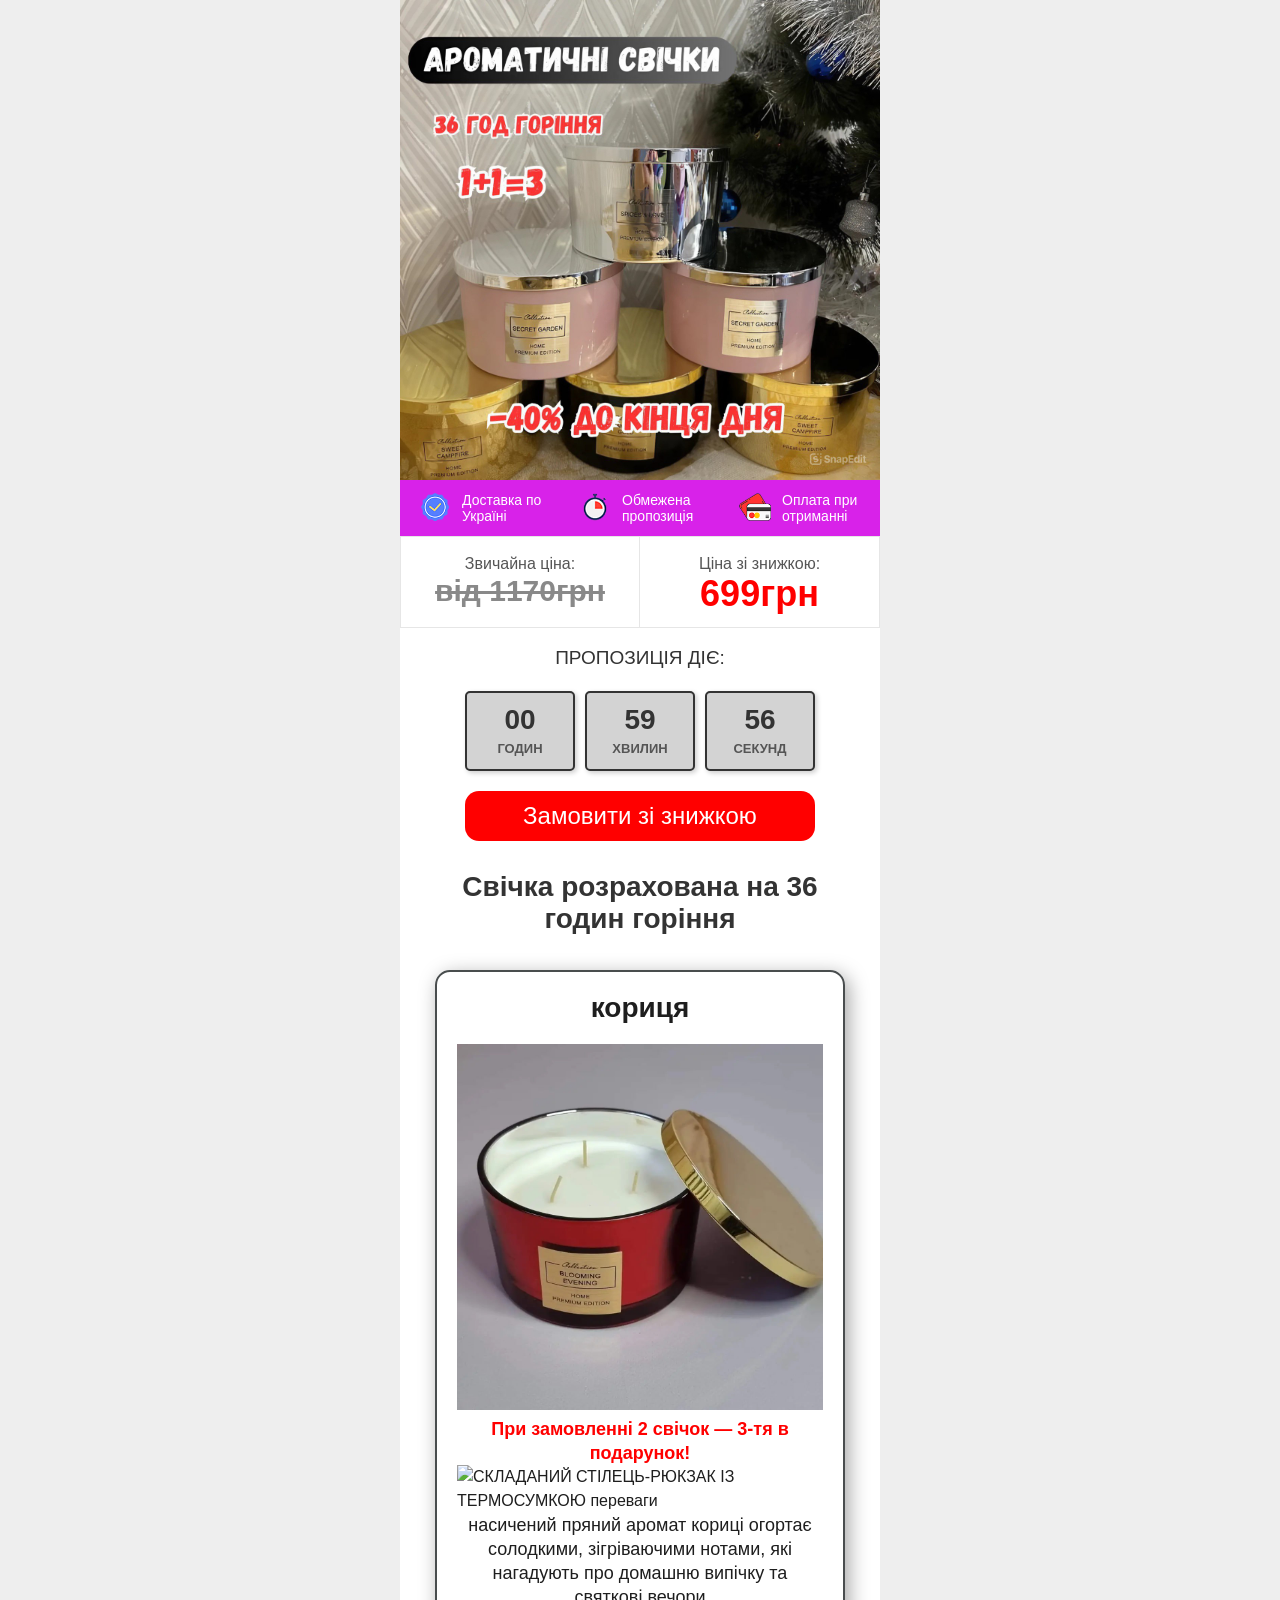
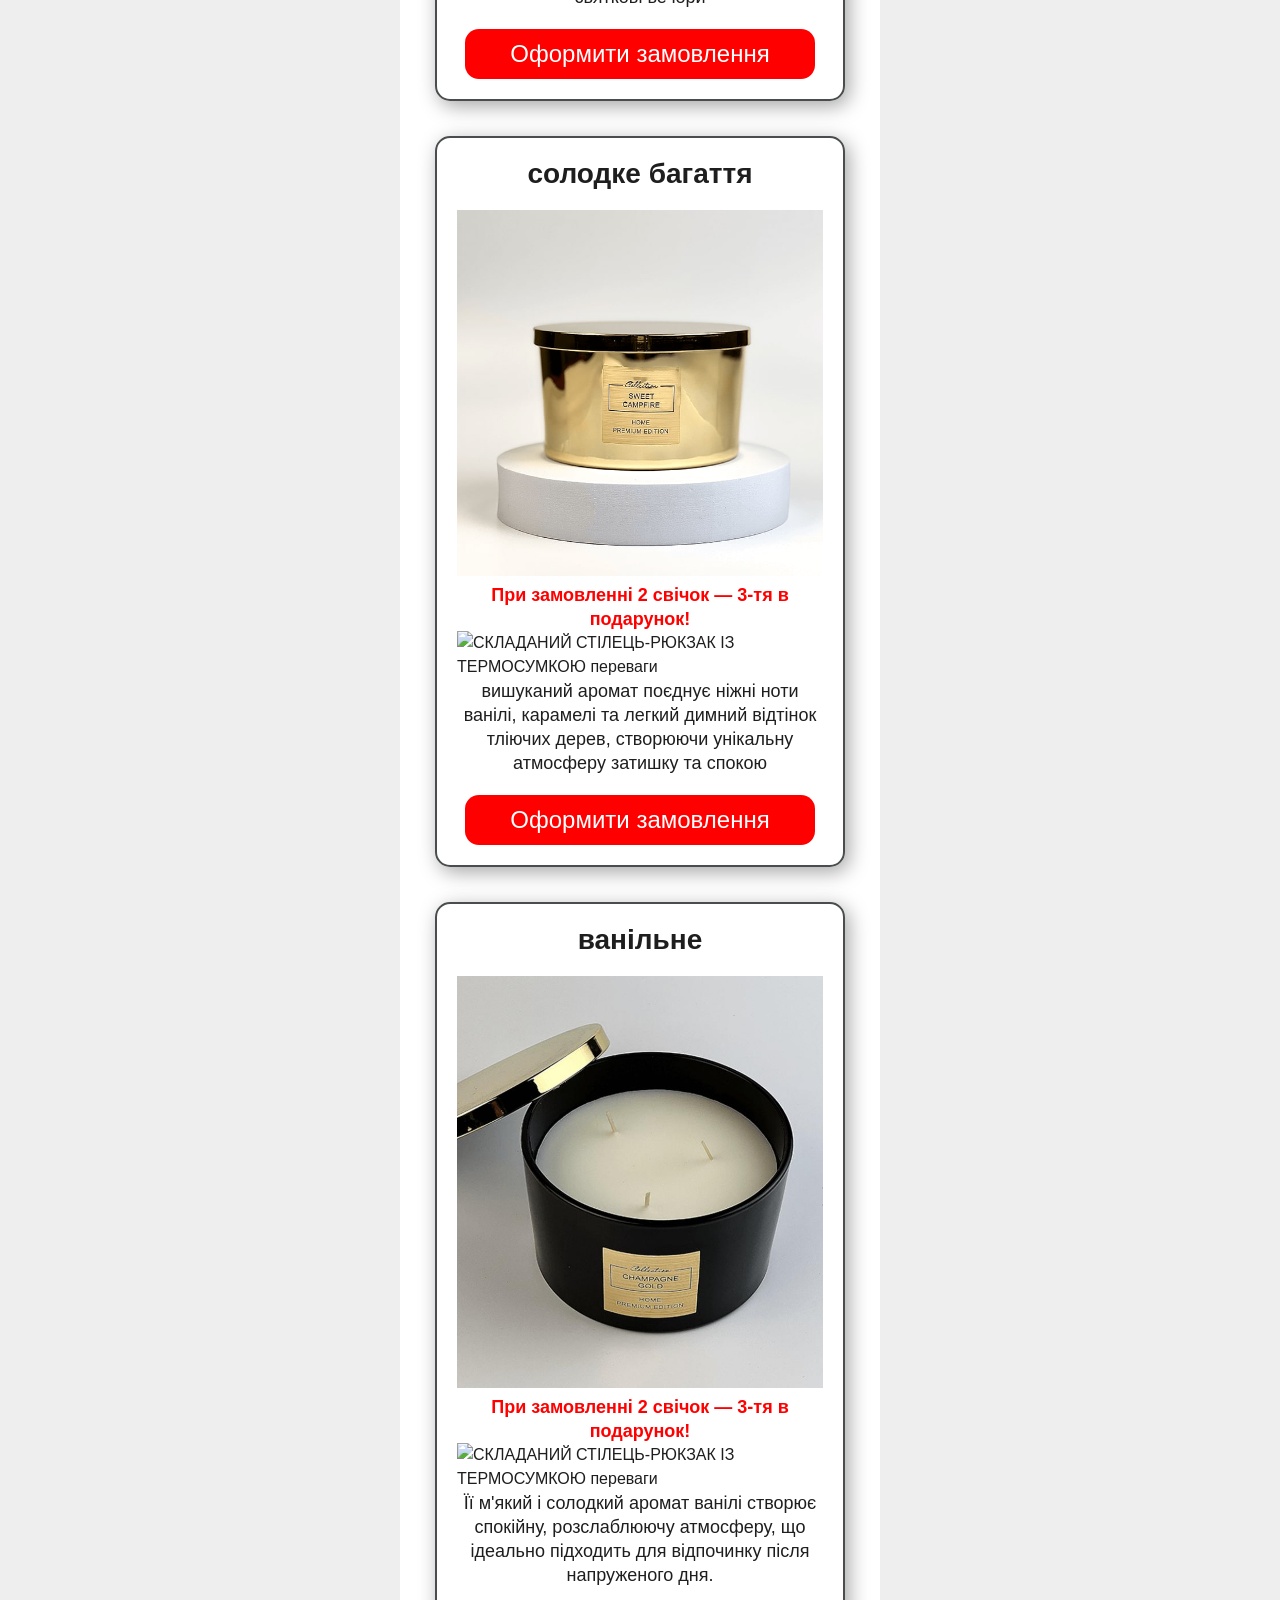
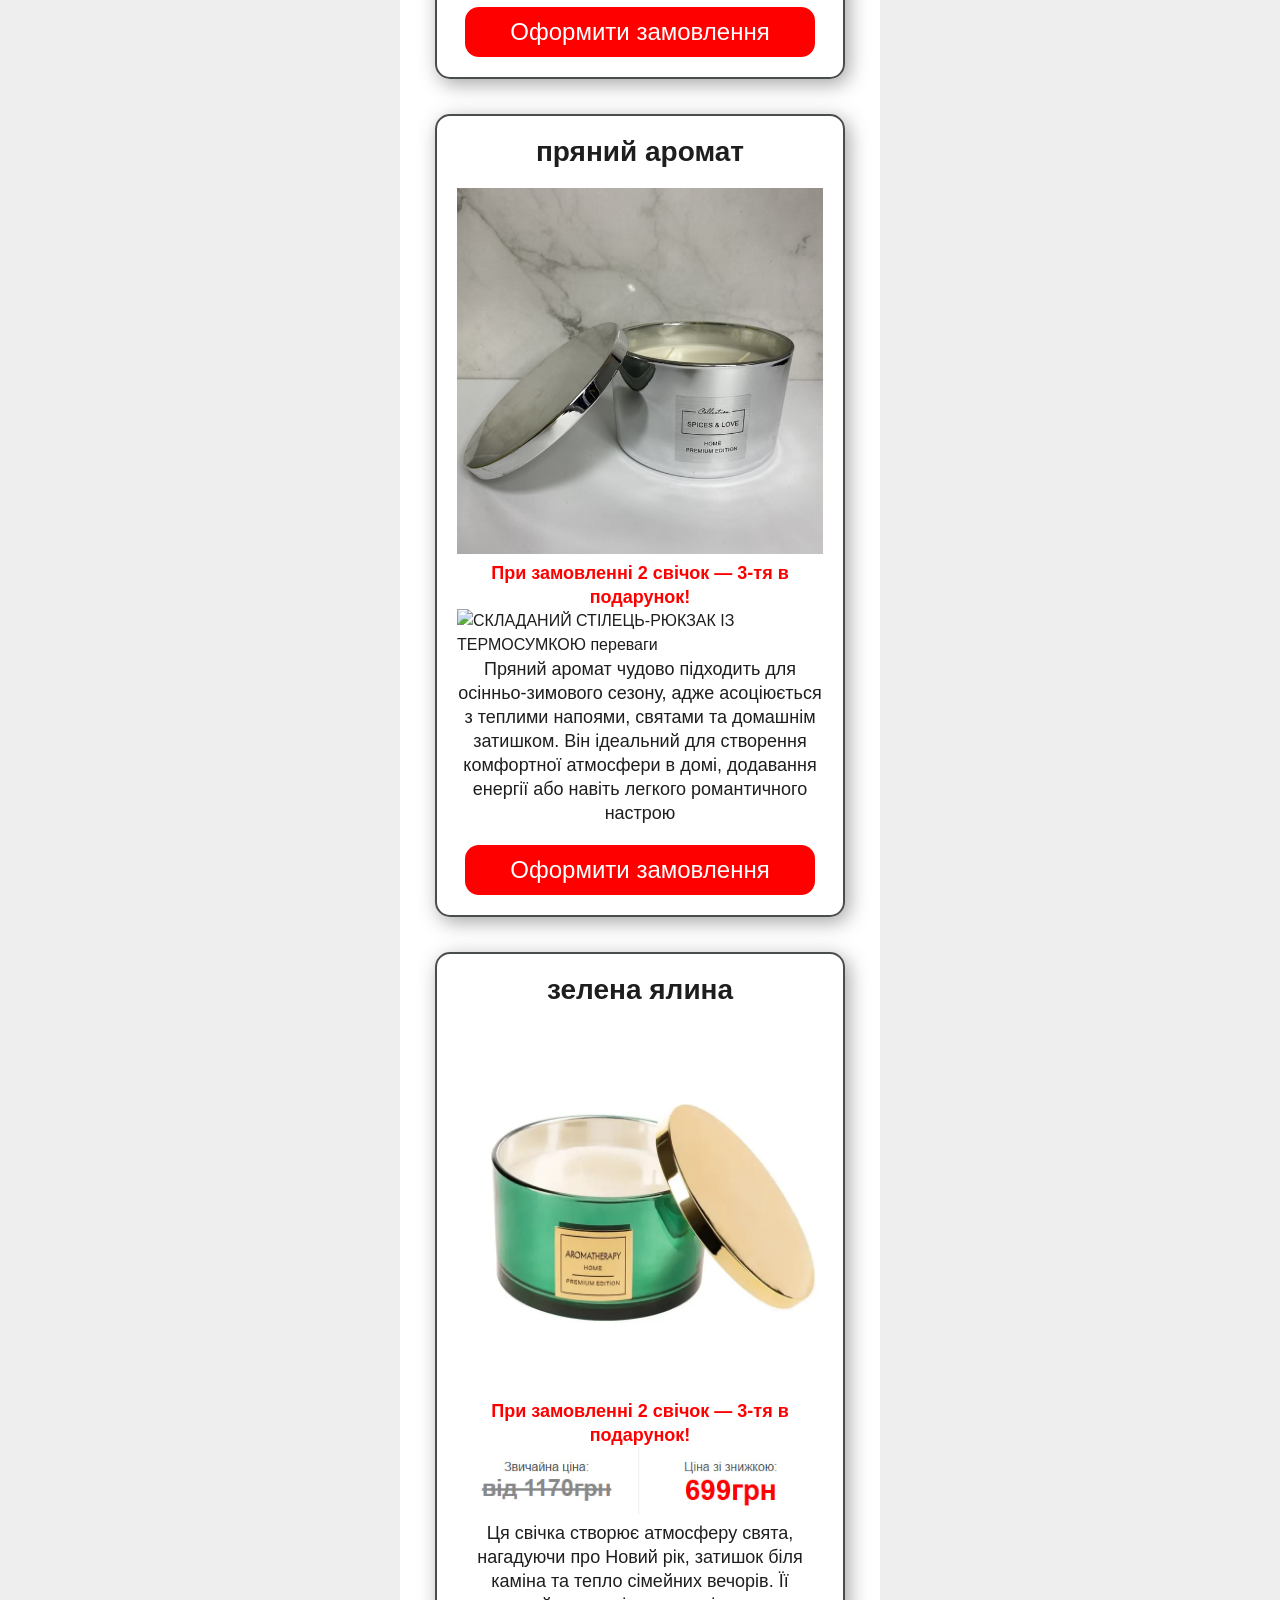
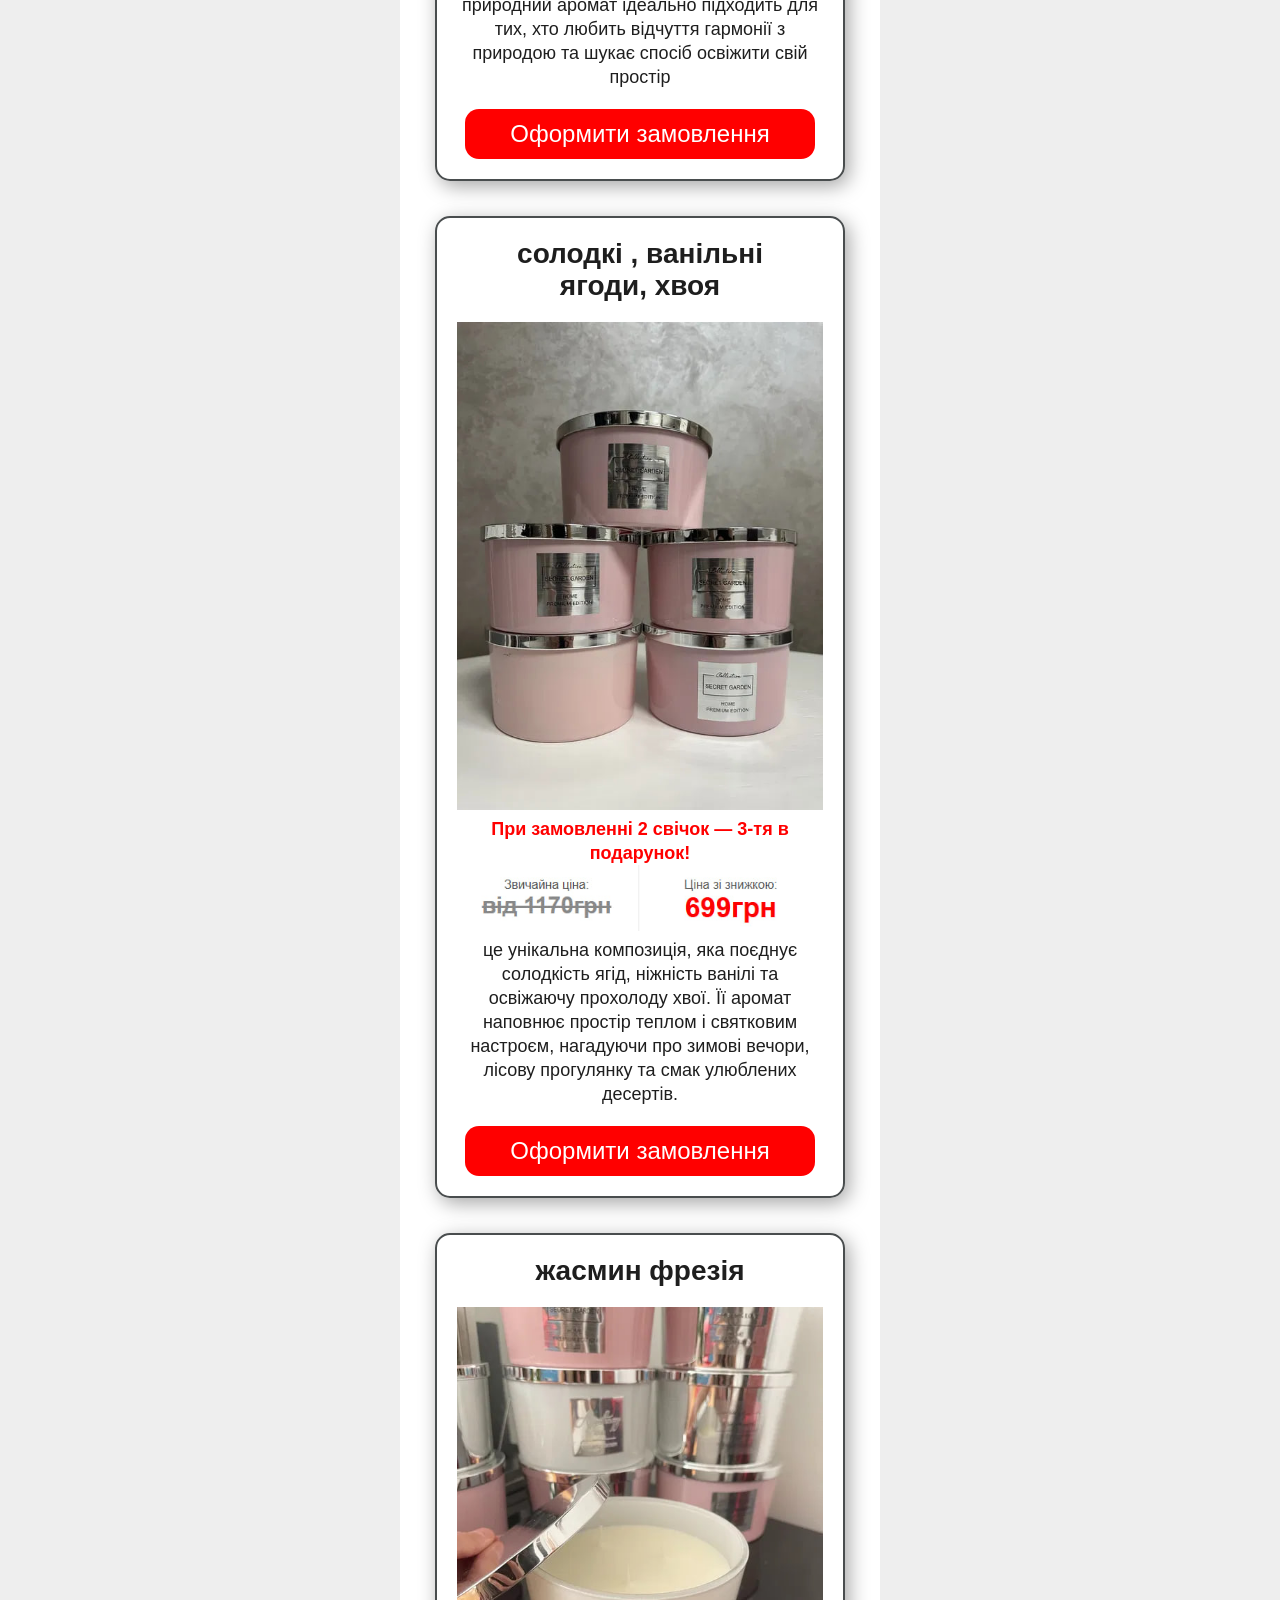
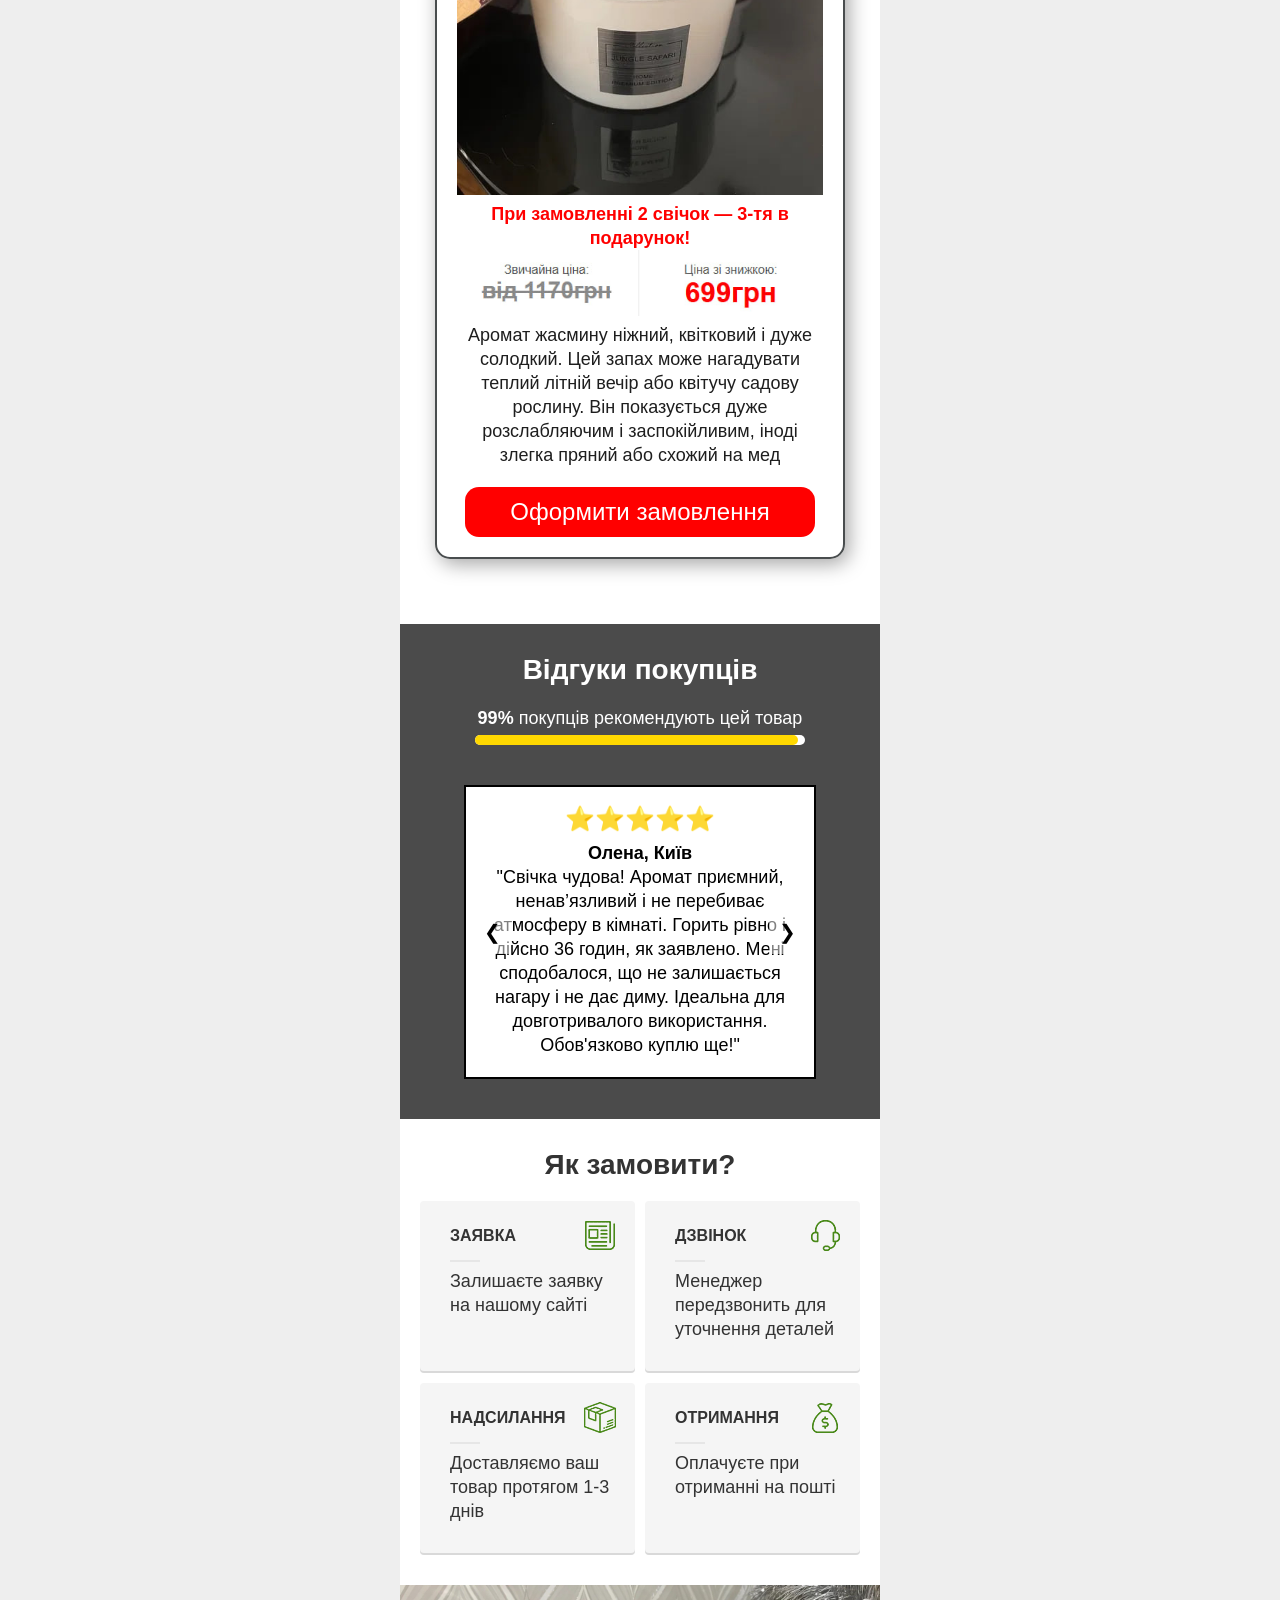
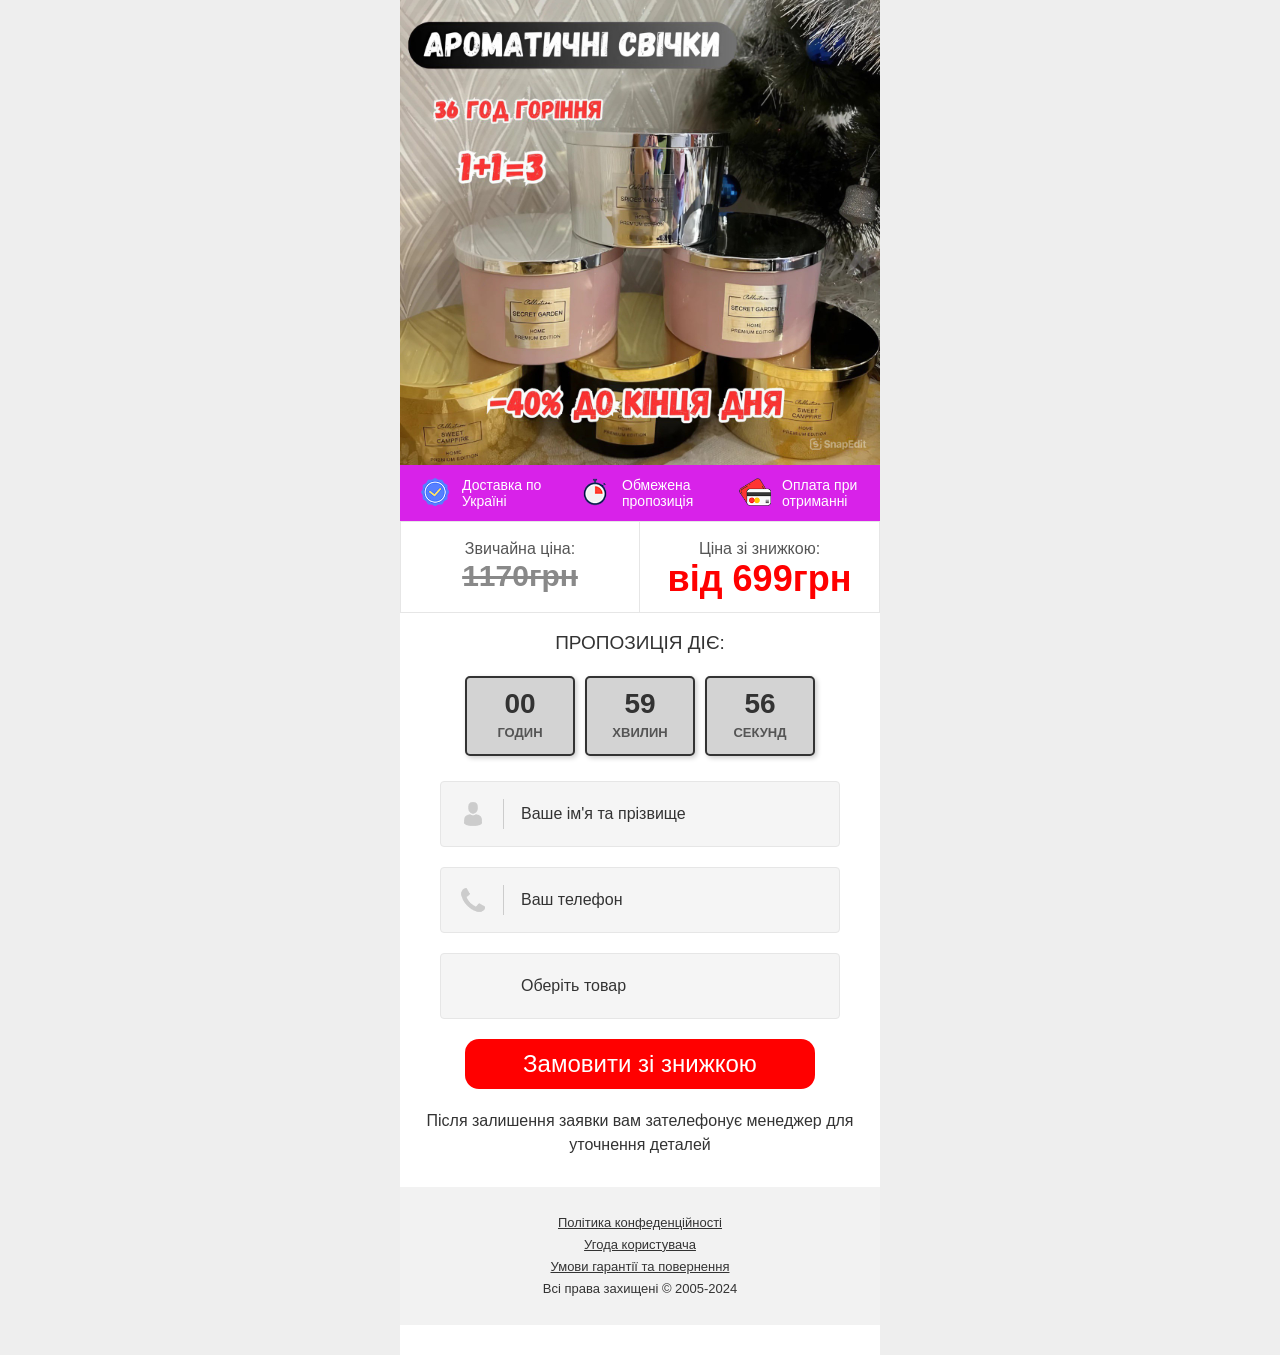
==== commit 088c0b96: "Update index.html" ====
--- a/index.html
+++ b/index.html
@@ -757,7 +757,7 @@
     <div class="products_count">Після залишення заявки вам зателефонує менеджер для уточнення деталей</div>
 </form>
 
-<script src="potter_files/script.js"></script>
+
         
 
 
